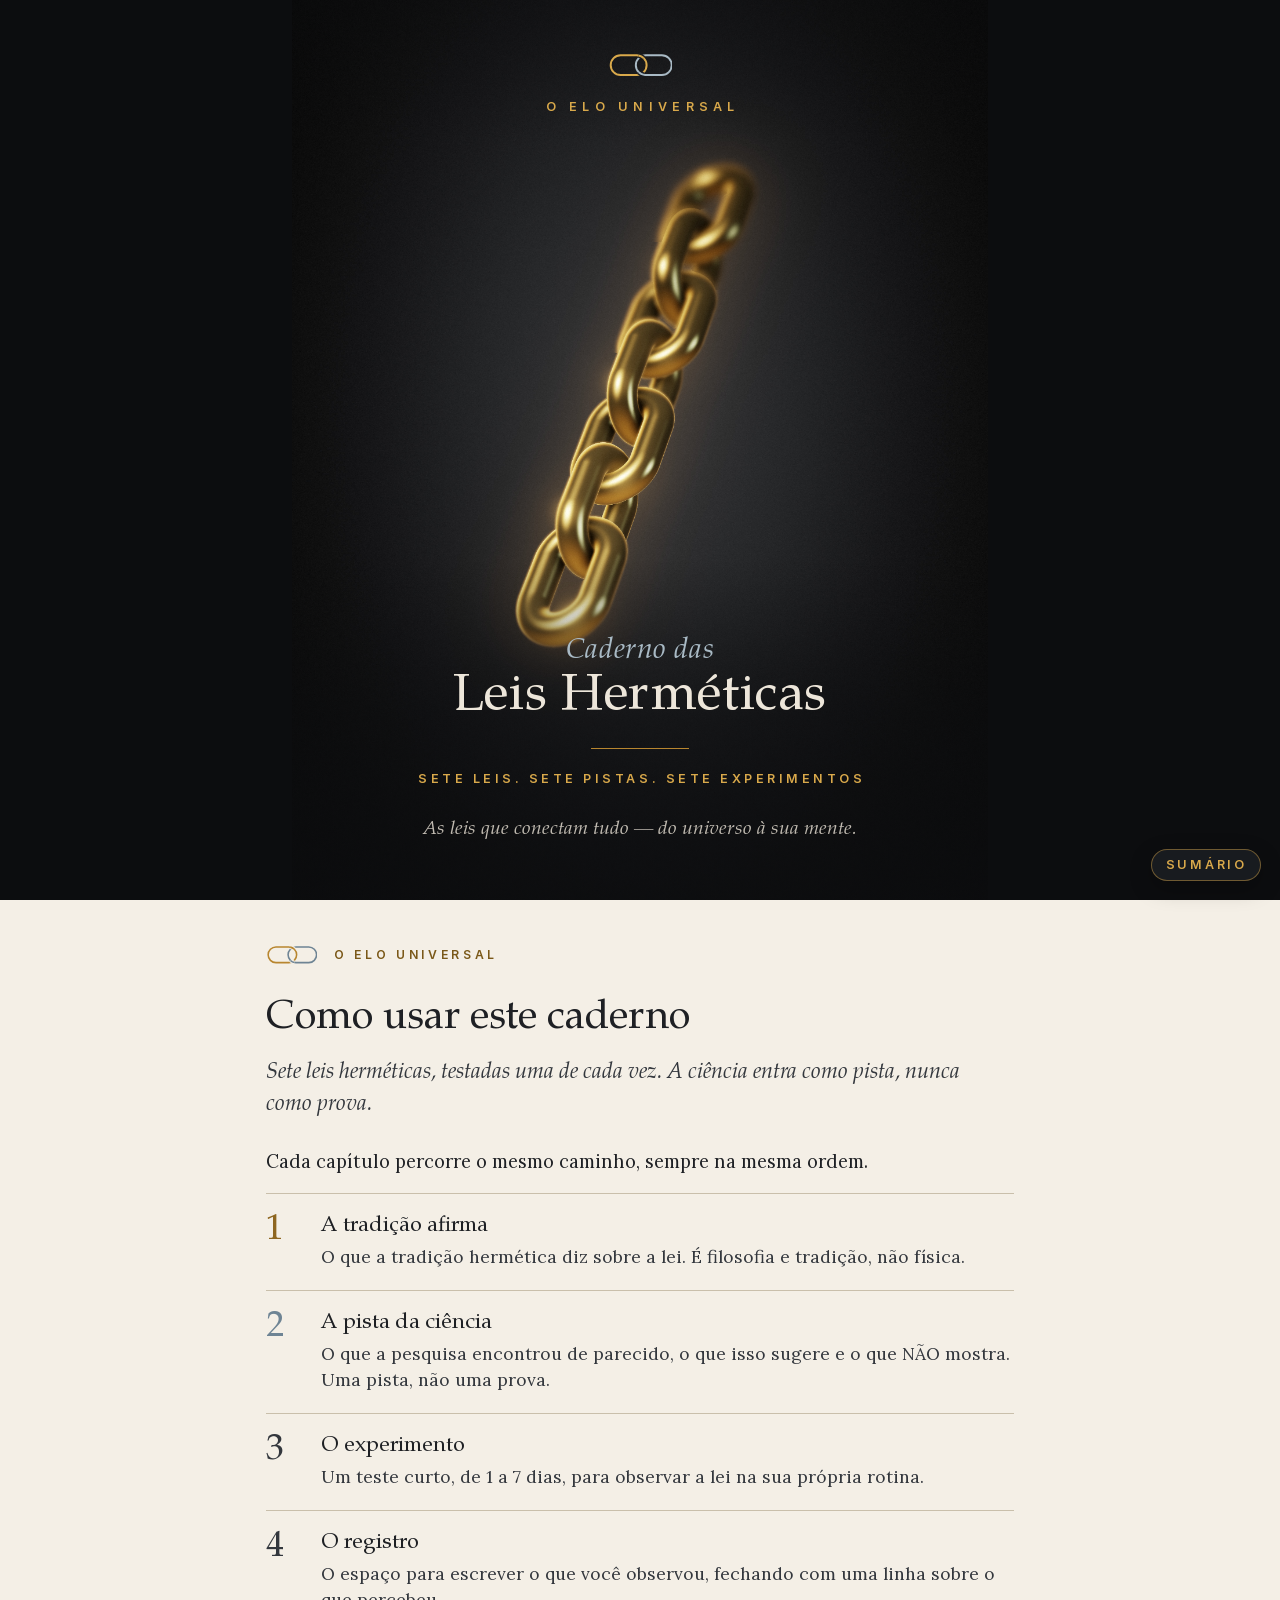
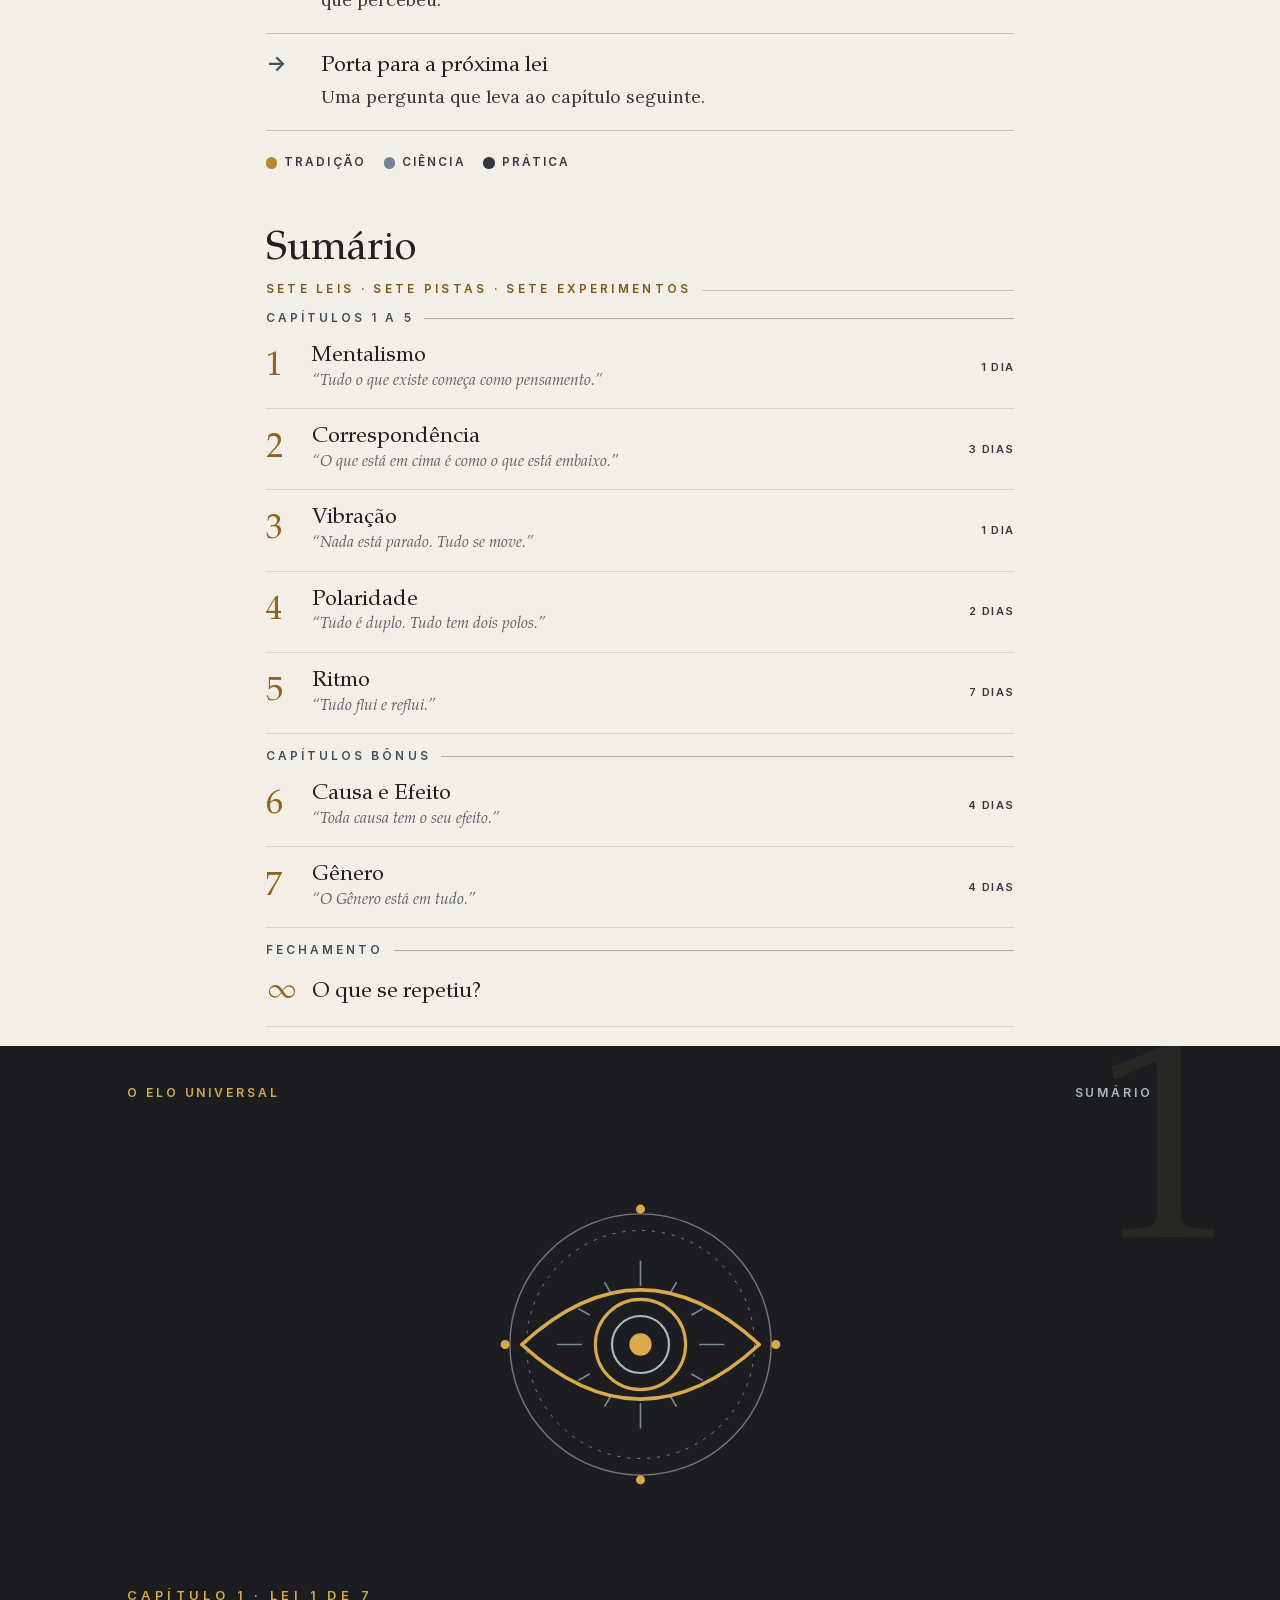
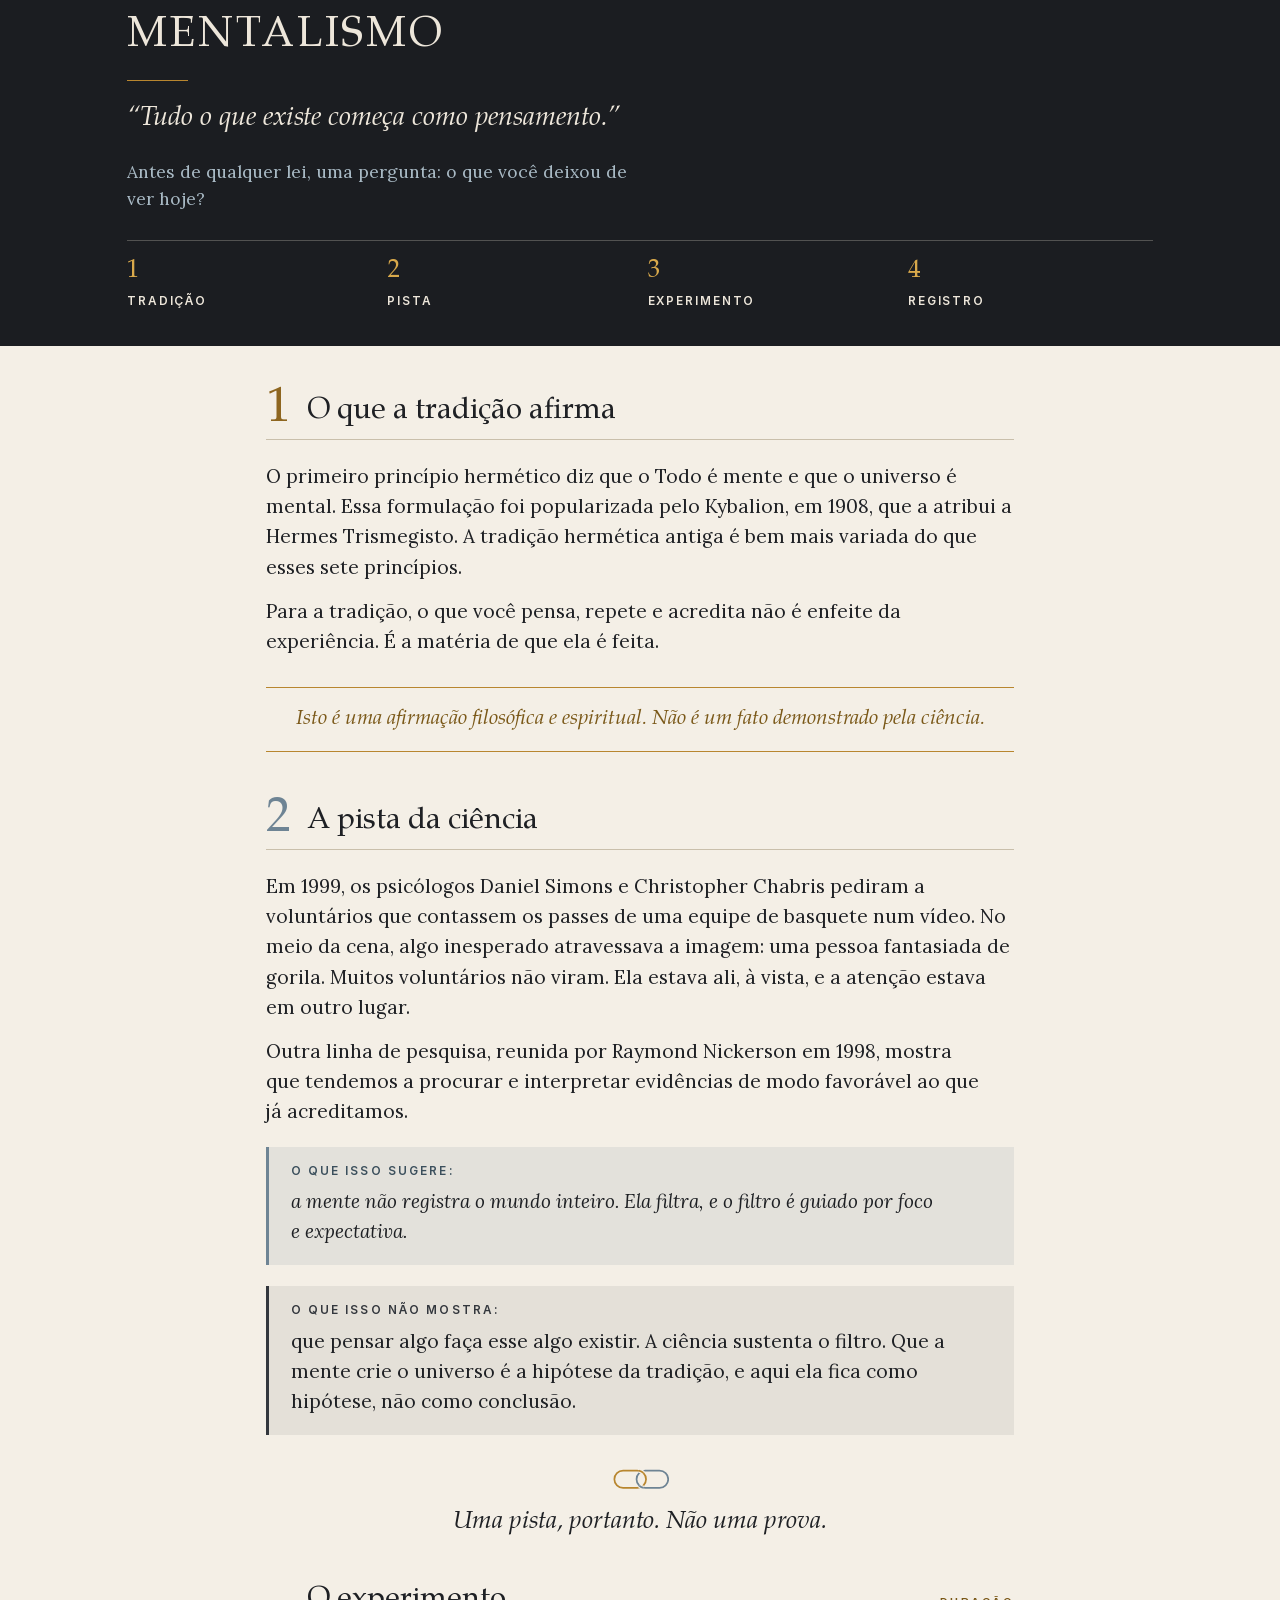
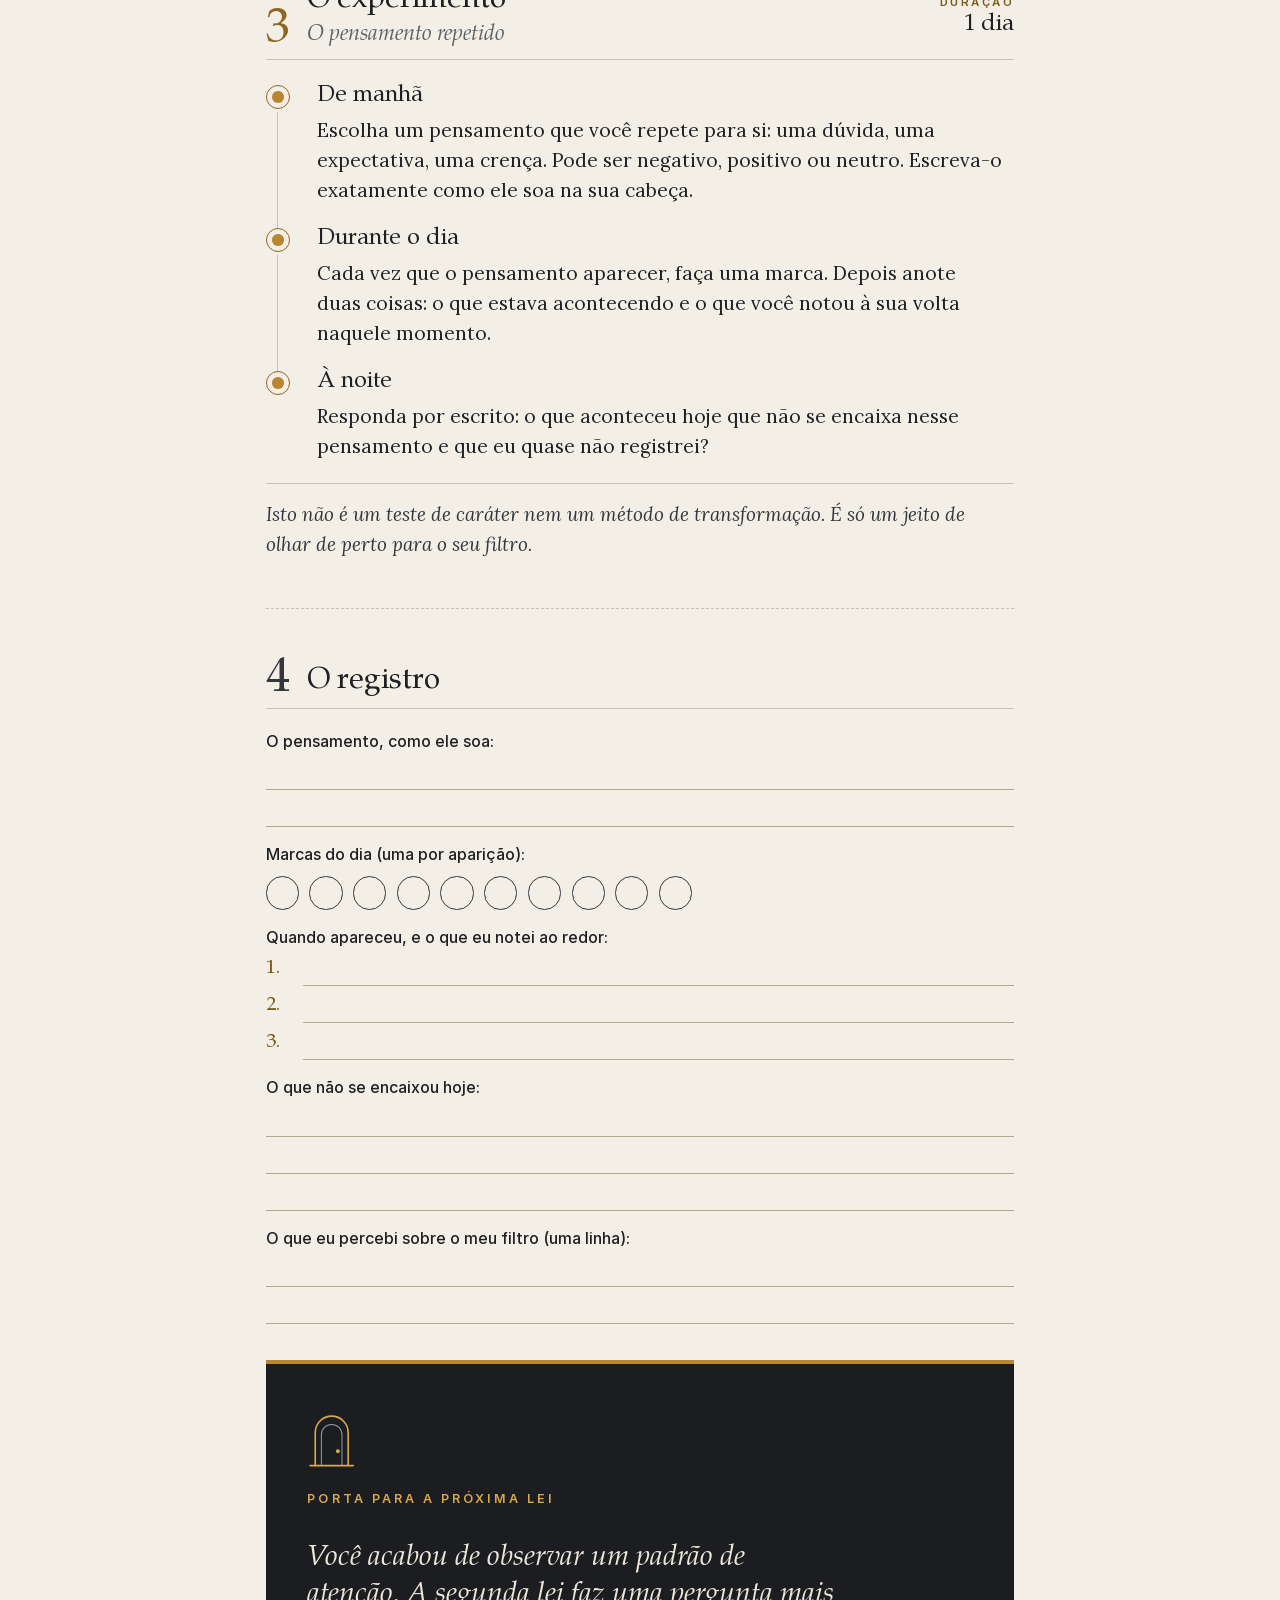
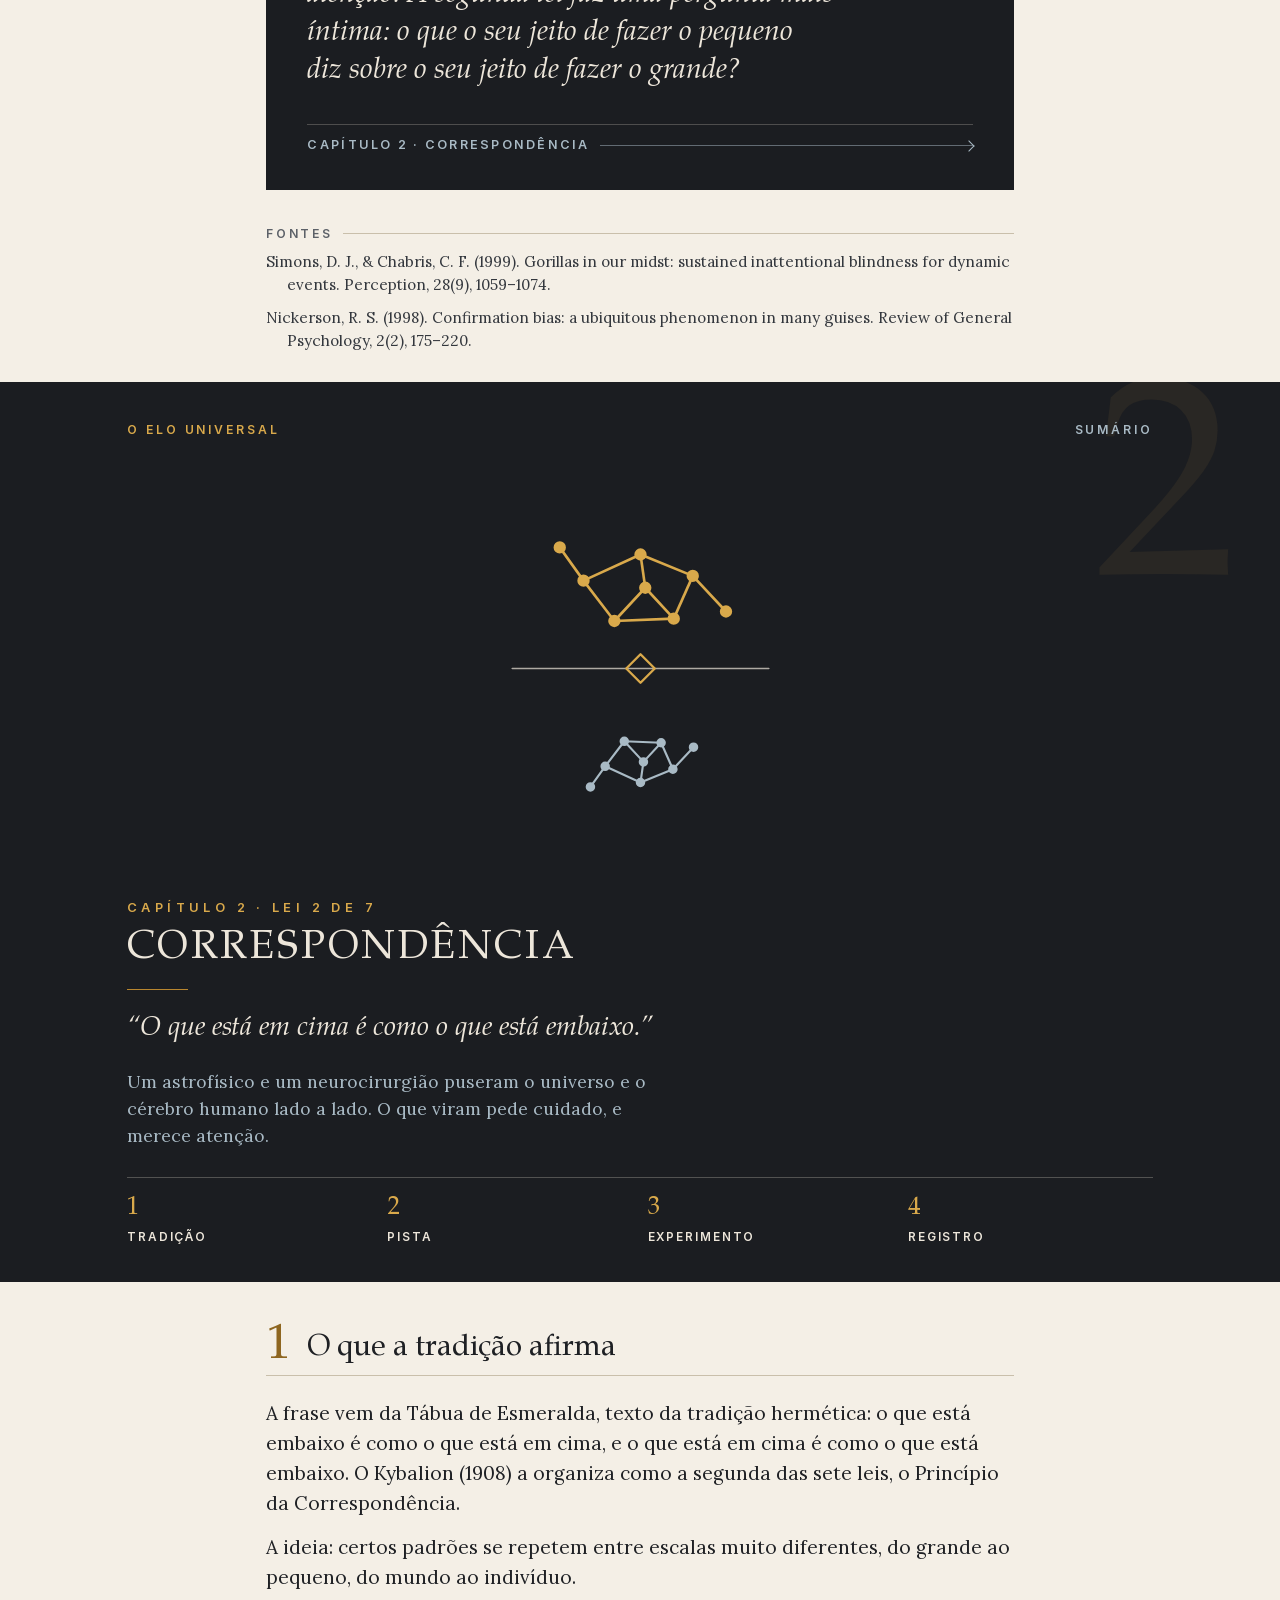
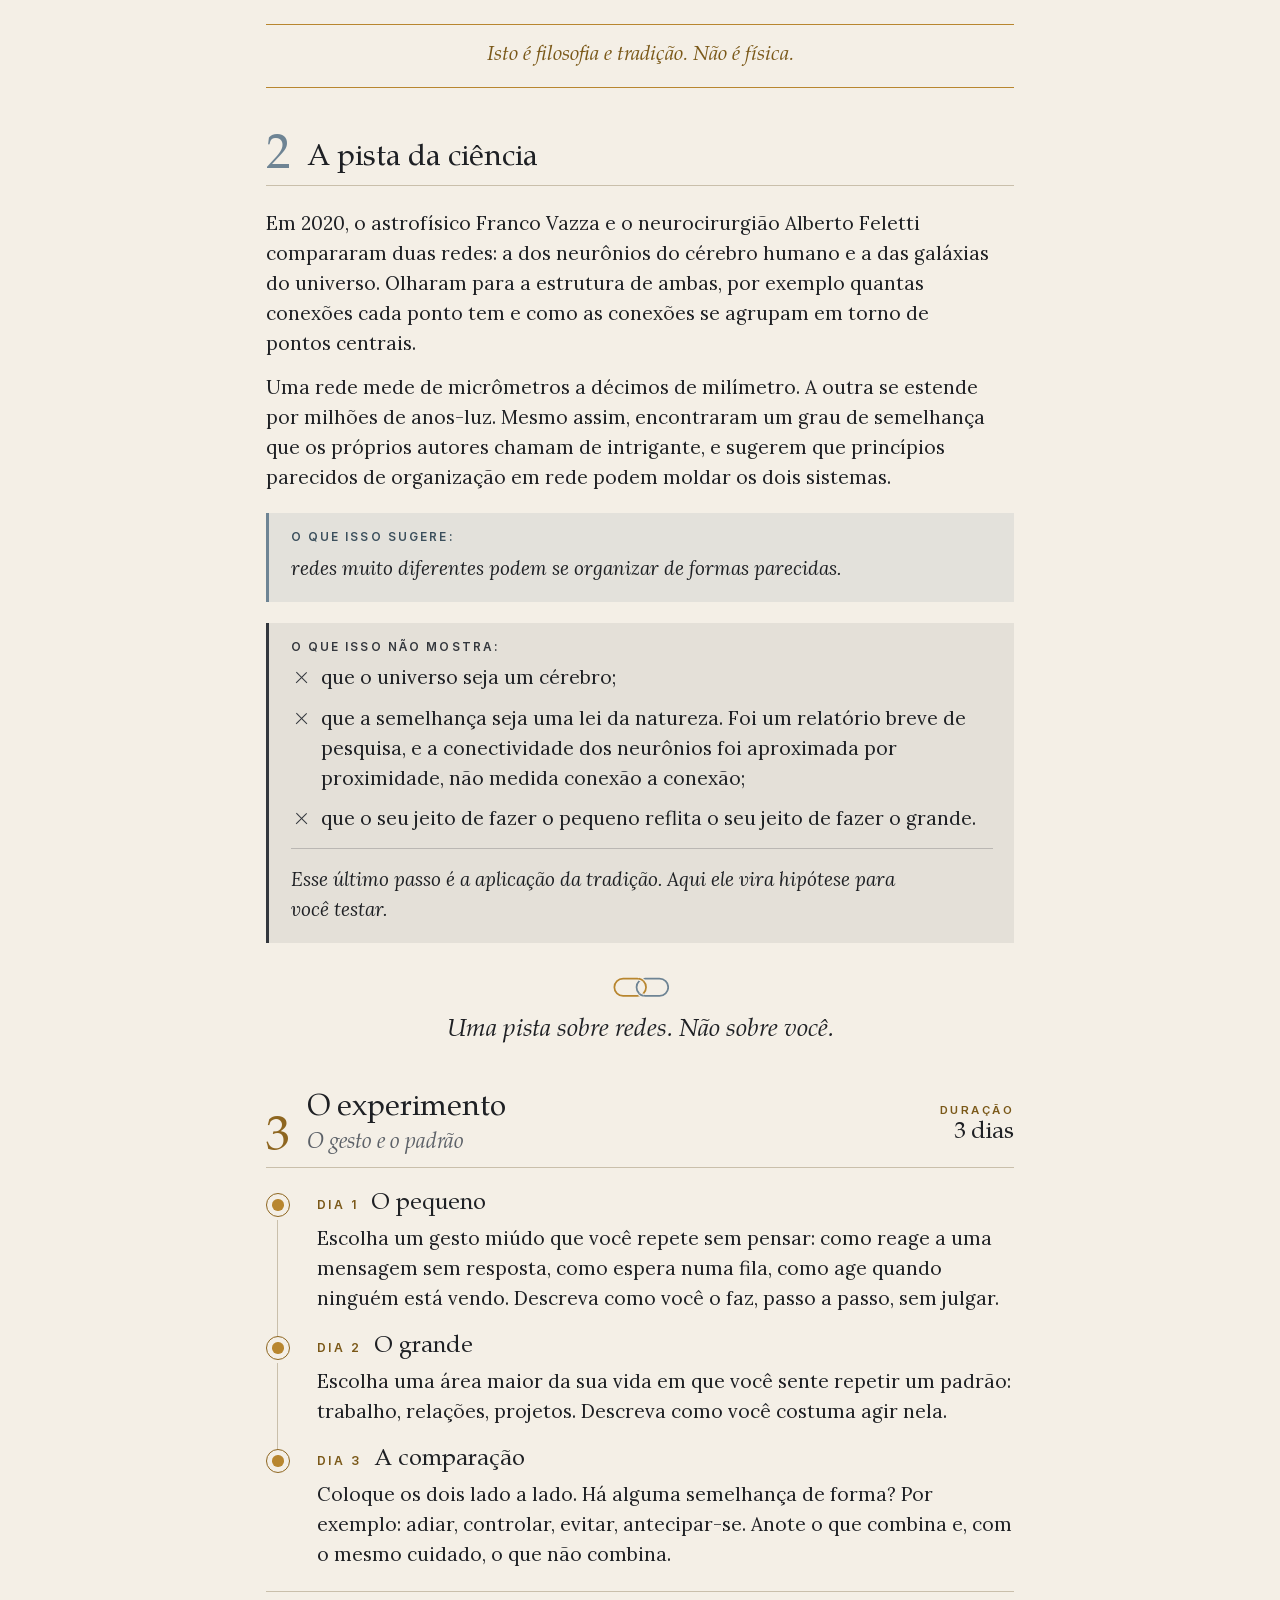
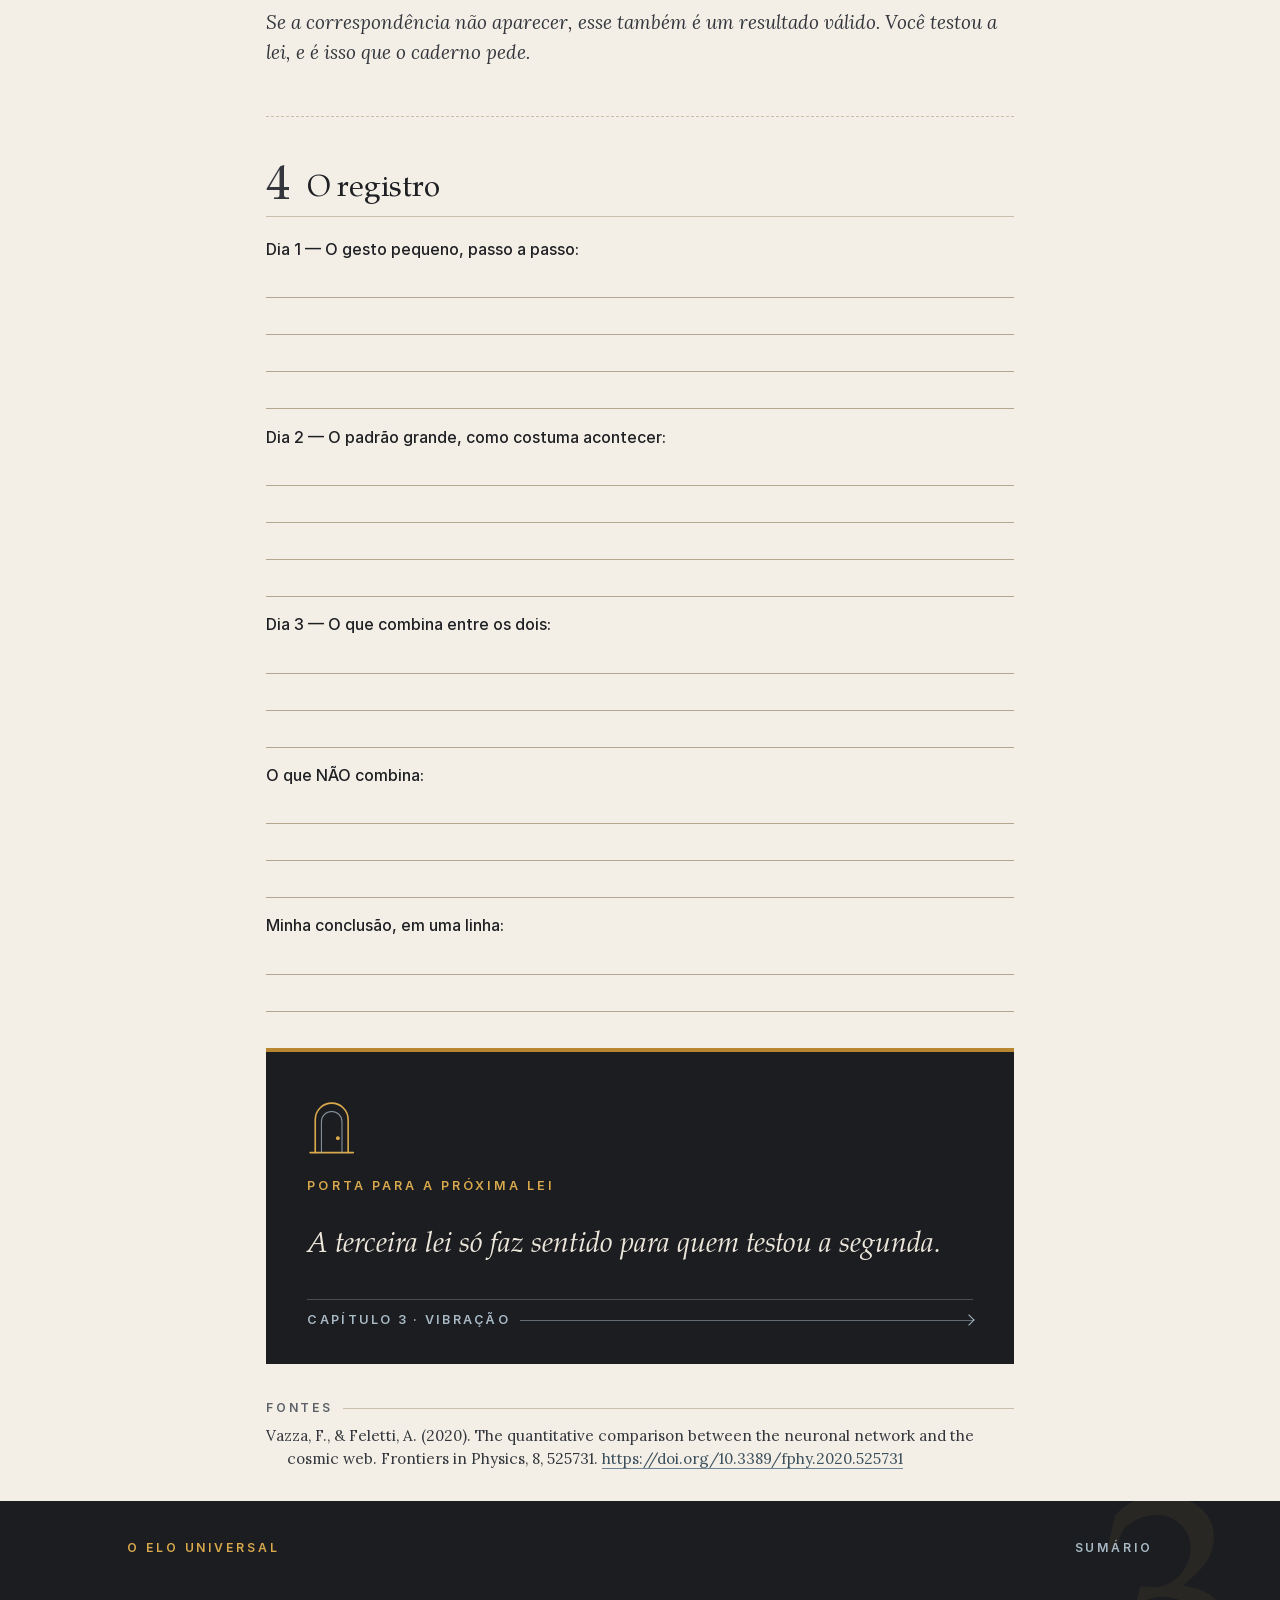
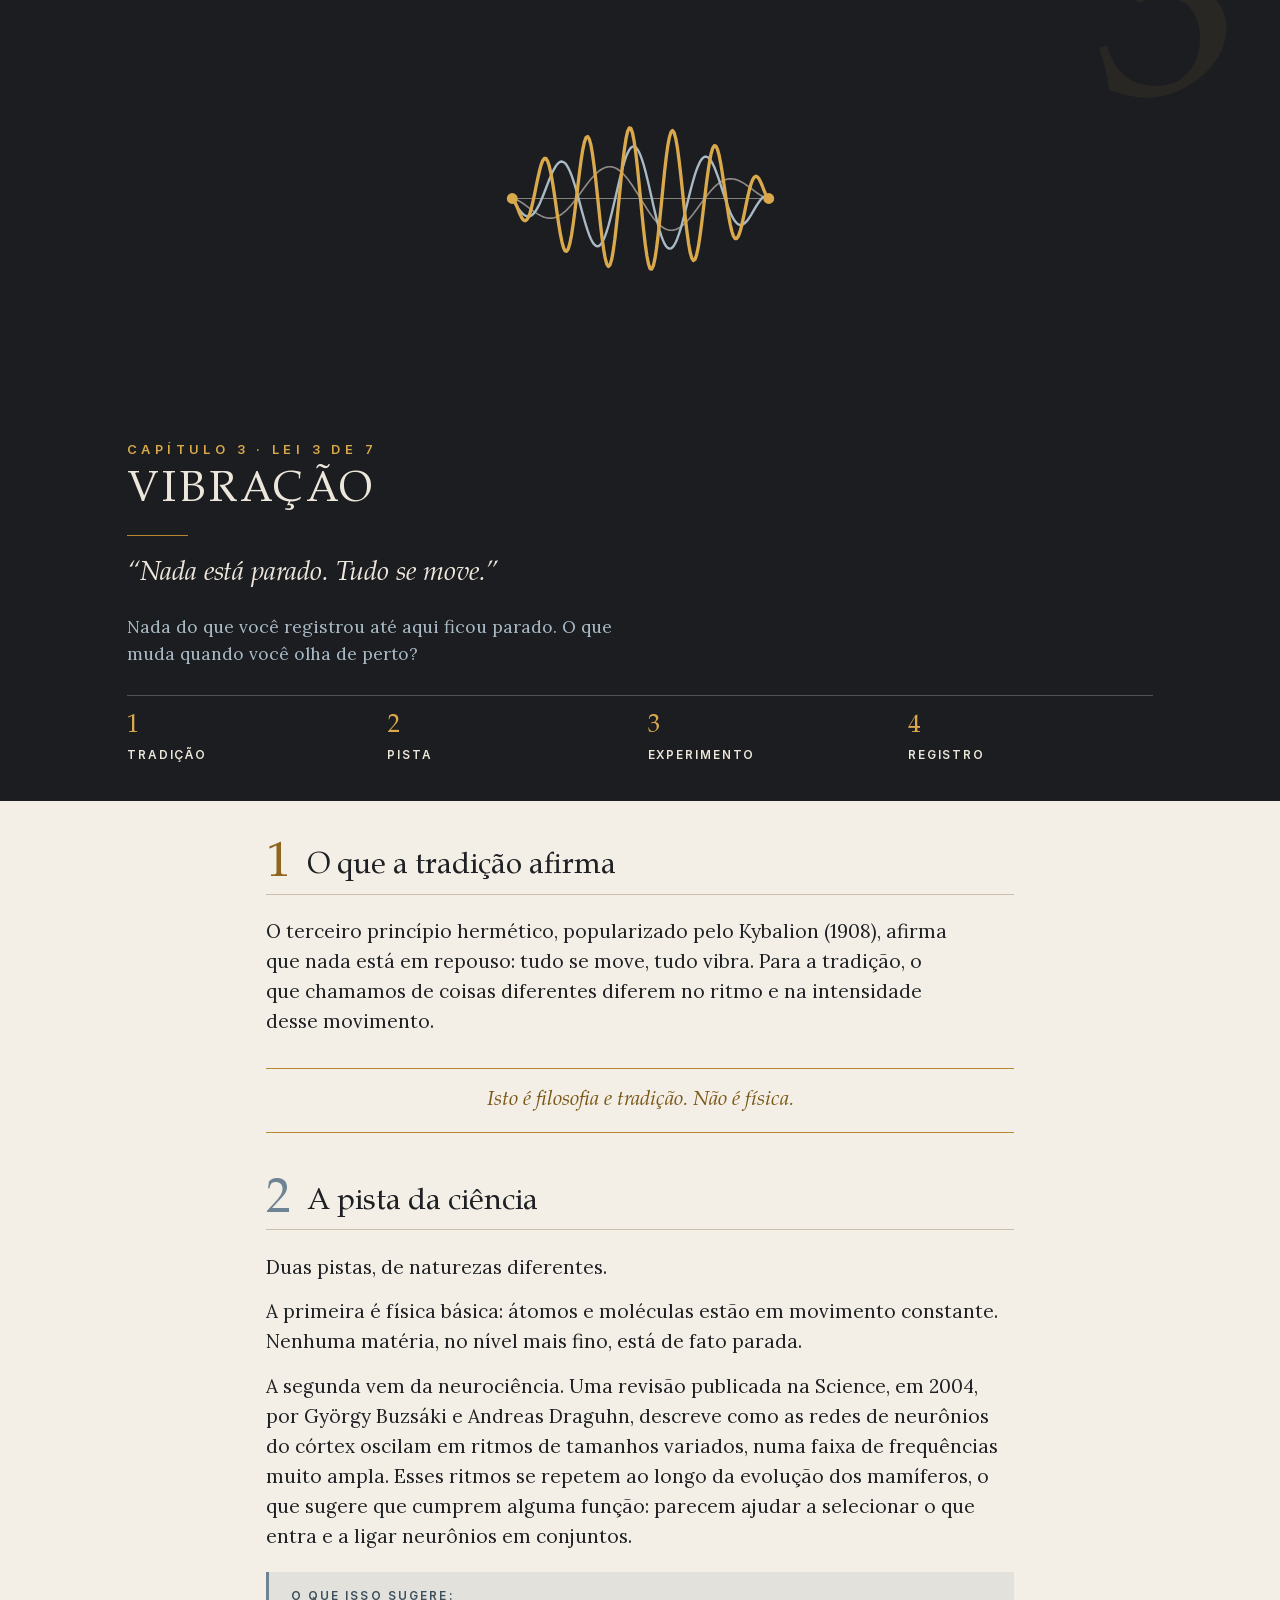
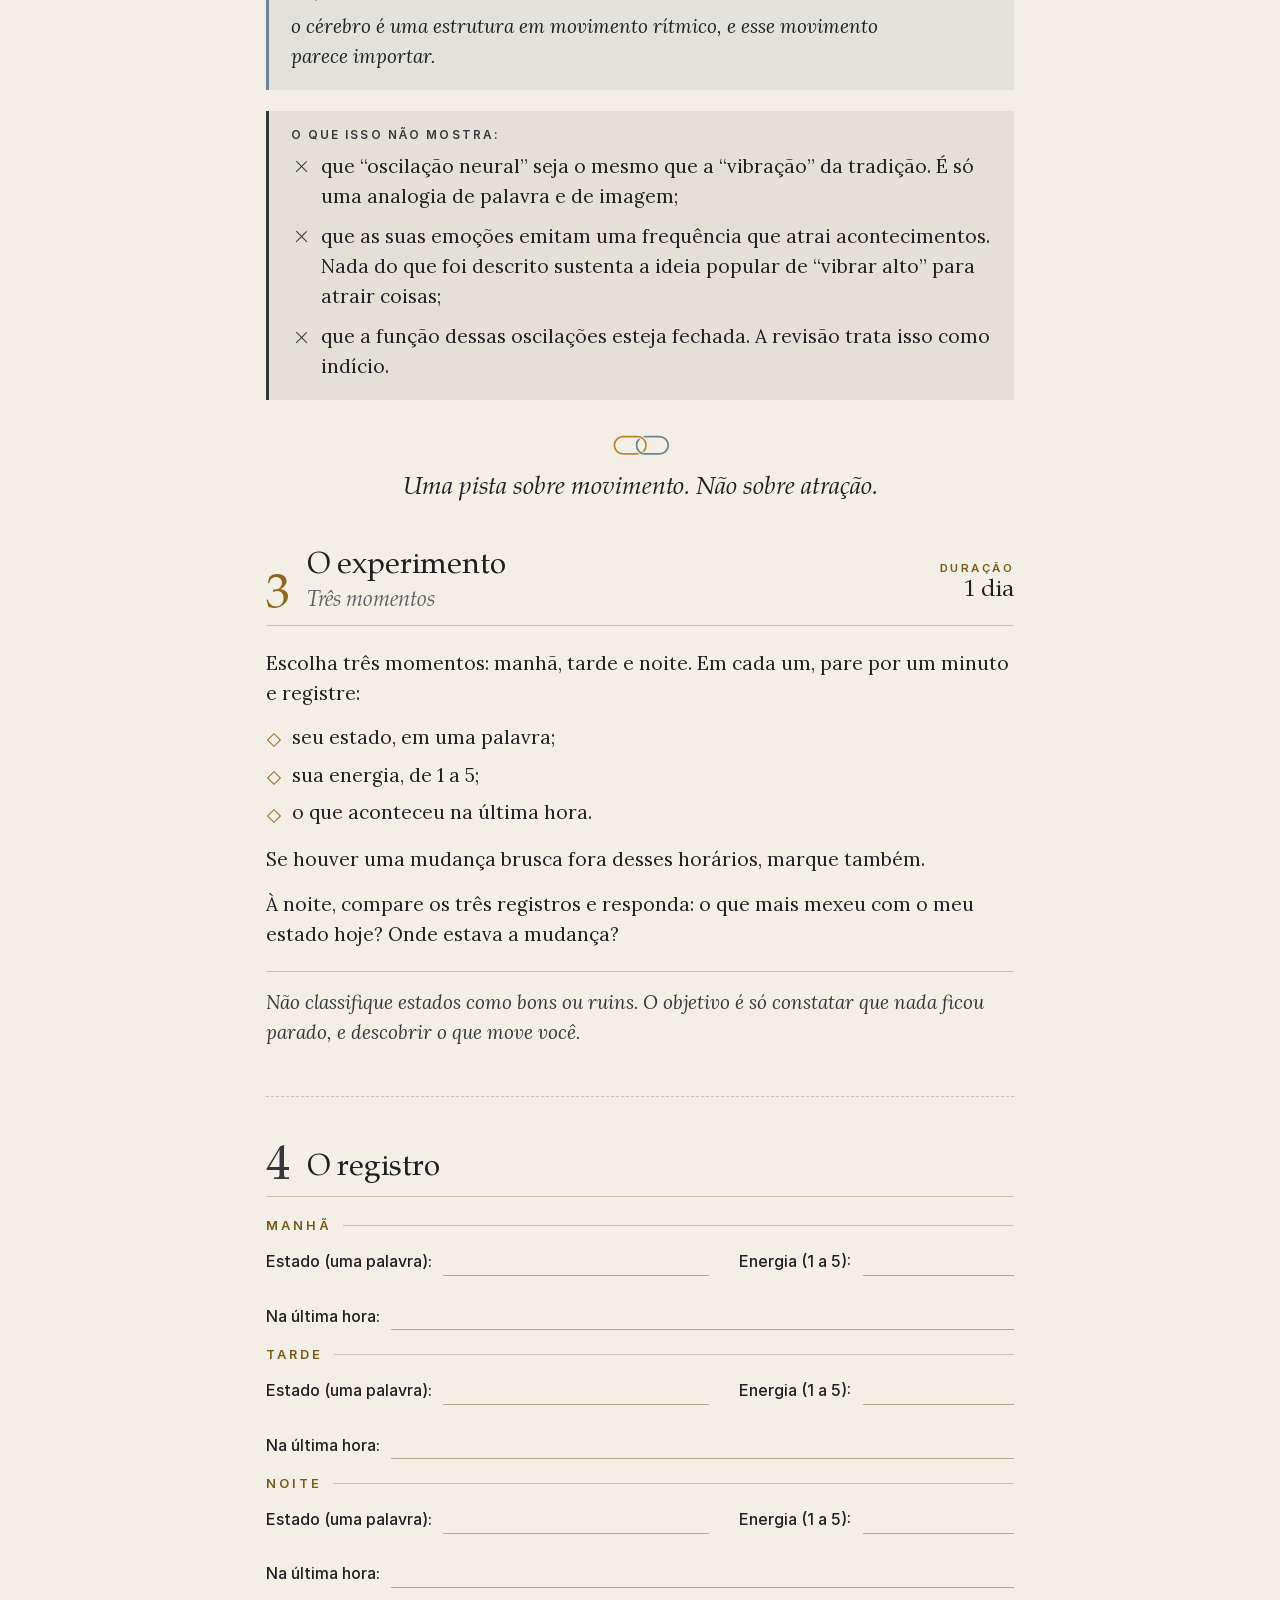
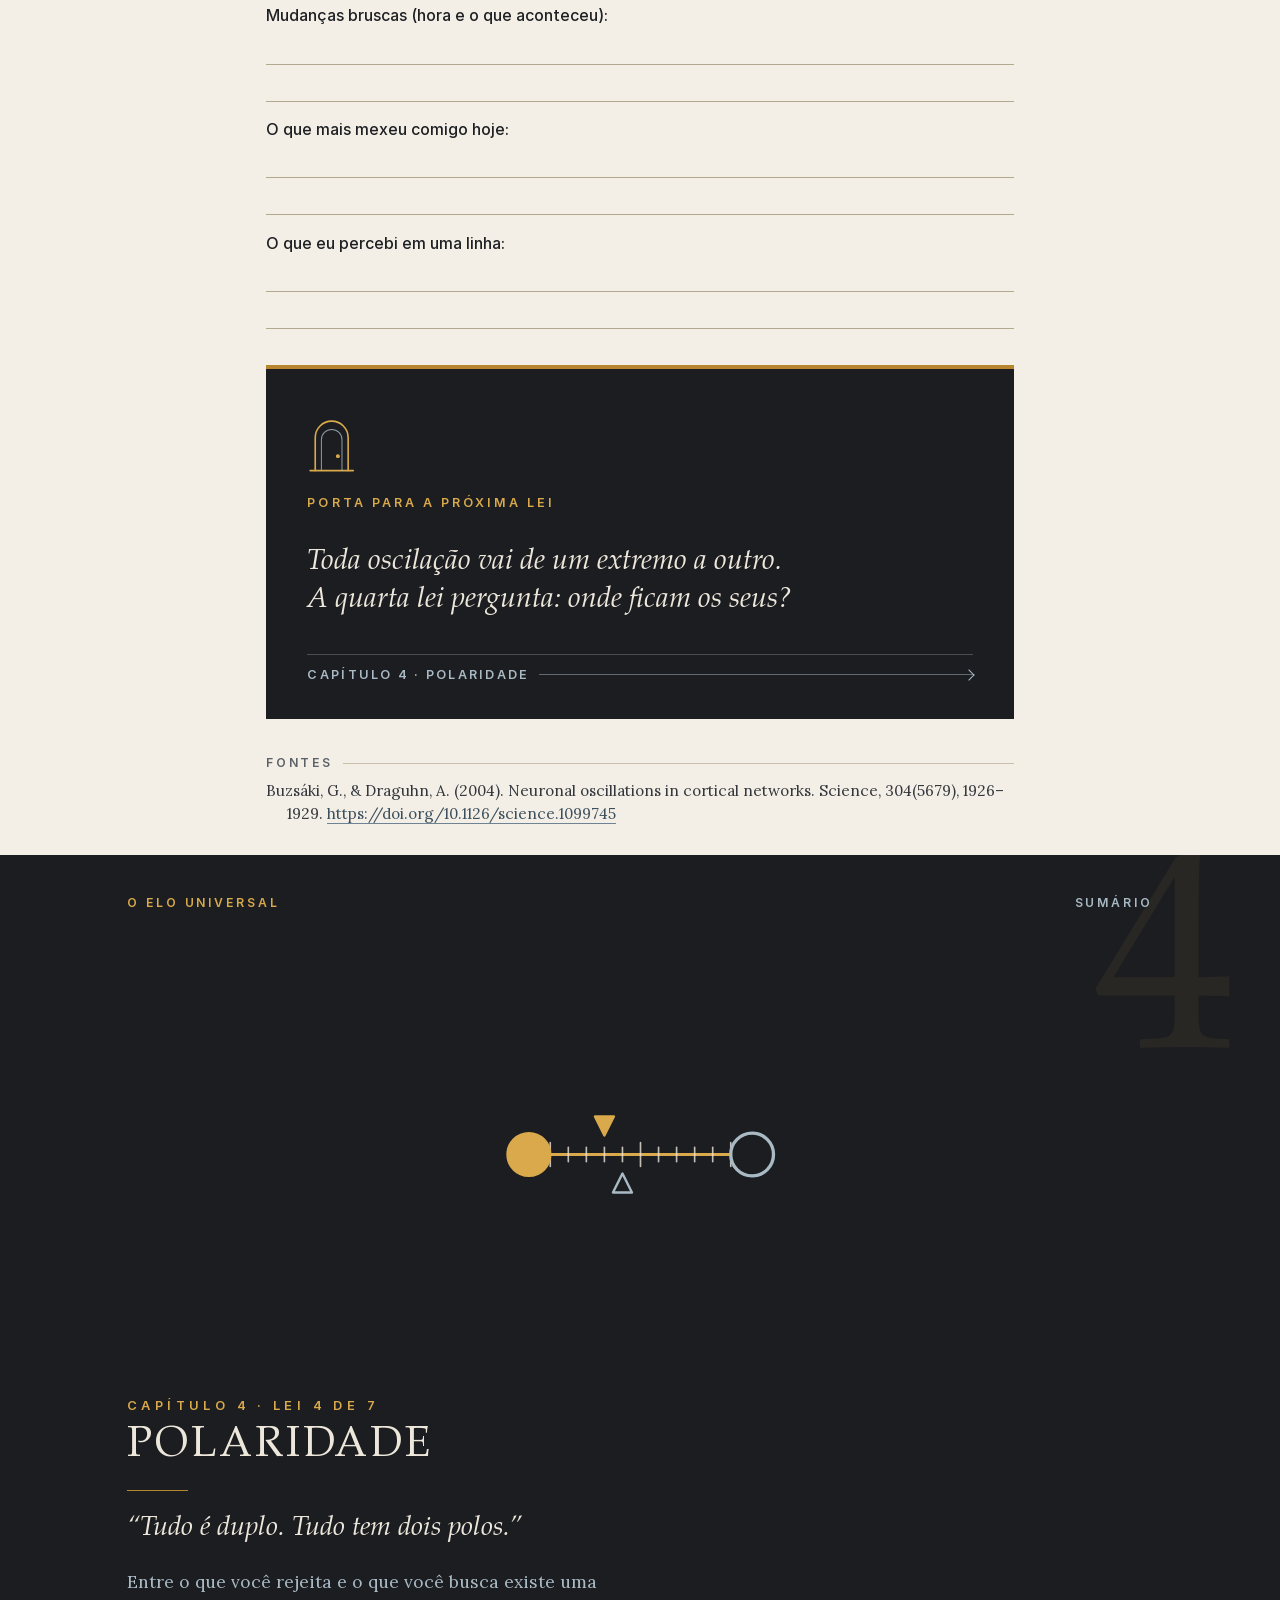
==== Produto/Caderno-das-Leis-Hermeticas.html @ 06791a6c "feat: lancamento inicial da landing page e materiais do projeto O Elo Universal" ====
<!doctype html>
<html lang="pt-BR" class="p-screen">
<head>
<meta charset="utf-8">
<meta name="viewport" content="width=device-width,initial-scale=1">
<meta name="author" content="O Elo Universal">
<meta name="description" content="As leis que conectam tudo — do universo à sua mente.">
<title>Caderno das Leis Herméticas — O Elo Universal</title>
<style>
@font-face{font-family:'Pagella';src:url([data-uri]) format('woff');font-weight:400;font-style:normal;font-display:block}
@font-face{font-family:'Pagella';src:url([data-uri]) format('woff');font-weight:400;font-style:italic;font-display:block}
@font-face{font-family:'Lora';src:url([data-uri]) format('woff');font-weight:400;font-style:normal;font-display:block}
@font-face{font-family:'Lora';src:url([data-uri]) format('woff');font-weight:600;font-style:normal;font-display:block}
@font-face{font-family:'Lora';src:url([data-uri]) format('woff');font-weight:400;font-style:italic;font-display:block}
@font-face{font-family:'Inter';src:url([data-uri]) format('woff');font-weight:500;font-style:normal;font-display:block}
@font-face{font-family:'Inter';src:url([data-uri]) format('woff');font-weight:600;font-style:normal;font-display:block}
/* ==========================================================================
   Caderno das Leis Herméticas — sistema de diagramação
   Unidade base: 1em = corpo do texto. Tudo em em, exceto margens de página.
   Perfis: letter (12,5pt) · mobile (11,5pt) · screen (responsivo)
   ========================================================================== */
:root{
  --graf-950:#14161A; --graf-900:#1B1D21; --graf-800:#25282D; --graf-700:#33373D; --graf-500:#5C6168;
  --papel:#F4EFE6; --papel-2:#ECE5D7; --rule:#C9BFAB; --rule-soft:#DDD4C3;
  --ink:#1E2024; --bone:#EDE6DA;
  --ambar-700:#7A5818; --ambar-600:#8E6620; --ambar-500:#B8862F; --ambar-300:#D9A94B;
  --azul-700:#3B4F5C; --azul-500:#6E8494; --azul-300:#A9BAC5;
  --f-display:'Pagella','Palatino Linotype',Palatino,'Book Antiqua',serif;
  --f-text:'Lora',Georgia,'Times New Roman',serif;
  --f-ui:'Inter',system-ui,-apple-system,'Segoe UI',sans-serif;
  --ln:1.95em;
  --orn-bg:#F4EFE6;
}
*{box-sizing:border-box}
html{font-size:11.5pt;-webkit-text-size-adjust:100%}
body{margin:0;background:var(--papel);color:var(--ink);font-family:var(--f-text);font-size:1rem;line-height:1.58;
  font-kerning:normal;font-variant-ligatures:common-ligatures;text-rendering:optimizeLegibility;orphans:3;widows:3;
  -webkit-print-color-adjust:exact;print-color-adjust:exact}
h1,h2,h3,h4,p,ul,ol,figure,blockquote{margin:0;padding:0;font-weight:400;font-size:1em}
a{color:inherit;text-decoration:none}
strong{font-weight:600}
svg{display:block}
.orn .oa,.linkmark .oa,.doorglyph .oa{stroke:var(--ambar-500);color:var(--ambar-500)}
.orn .ob,.linkmark .ob,.doorglyph .ob{stroke:var(--azul-500);color:var(--azul-500)}
.orn .op{stroke:var(--graf-500);color:var(--graf-500)}
.dark,.cover{--orn-bg:#1B1D21}
.dark .orn .oa,.dark .linkmark .oa,.dark .doorglyph .oa,.cover .linkmark .oa,.porta .doorglyph .oa{stroke:var(--ambar-300);color:var(--ambar-300)}
.dark .orn .ob,.dark .linkmark .ob,.dark .doorglyph .ob,.cover .linkmark .ob,.porta .doorglyph .ob{stroke:var(--azul-300);color:var(--azul-300)}
.dark .orn .op{stroke:var(--bone);color:var(--bone)}

/* ---------- páginas (PDF) ---------- */
@page{size:8.5in 11in;margin:0;background:#F4EFE6}
@page cover{margin:0;background:#101215}
@page dark{margin:0;background:#1B1D21}
@page front{margin:.98in 1.25in 1.02in;background:#F4EFE6;
  @bottom-center{content:counter(page);font:italic 9.5pt/1 'Pagella',serif;color:#5C6168;vertical-align:top;padding-top:.42in}}
@page ch1{margin:.98in 1.25in 1.02in;background:#F4EFE6;
 @top-left{content:"O ELO UNIVERSAL";font:600 6.9pt/1 'Inter',sans-serif;letter-spacing:.22em;color:#7A5818;vertical-align:bottom;padding-bottom:.42in}
 @top-right{content:"1 · MENTALISMO";font:600 6.9pt/1 'Inter',sans-serif;letter-spacing:.22em;color:#5C6168;vertical-align:bottom;padding-bottom:.42in}
 @bottom-center{content:counter(page);font:italic 9.5pt/1 'Pagella',serif;color:#5C6168;vertical-align:top;padding-top:.42in}}
.ch-1{page:ch1}
@page ch2{margin:.98in 1.25in 1.02in;background:#F4EFE6;
 @top-left{content:"O ELO UNIVERSAL";font:600 6.9pt/1 'Inter',sans-serif;letter-spacing:.22em;color:#7A5818;vertical-align:bottom;padding-bottom:.42in}
 @top-right{content:"2 · CORRESPONDÊNCIA";font:600 6.9pt/1 'Inter',sans-serif;letter-spacing:.22em;color:#5C6168;vertical-align:bottom;padding-bottom:.42in}
 @bottom-center{content:counter(page);font:italic 9.5pt/1 'Pagella',serif;color:#5C6168;vertical-align:top;padding-top:.42in}}
.ch-2{page:ch2}
@page ch3{margin:.98in 1.25in 1.02in;background:#F4EFE6;
 @top-left{content:"O ELO UNIVERSAL";font:600 6.9pt/1 'Inter',sans-serif;letter-spacing:.22em;color:#7A5818;vertical-align:bottom;padding-bottom:.42in}
 @top-right{content:"3 · VIBRAÇÃO";font:600 6.9pt/1 'Inter',sans-serif;letter-spacing:.22em;color:#5C6168;vertical-align:bottom;padding-bottom:.42in}
 @bottom-center{content:counter(page);font:italic 9.5pt/1 'Pagella',serif;color:#5C6168;vertical-align:top;padding-top:.42in}}
.ch-3{page:ch3}
@page ch4{margin:.98in 1.25in 1.02in;background:#F4EFE6;
 @top-left{content:"O ELO UNIVERSAL";font:600 6.9pt/1 'Inter',sans-serif;letter-spacing:.22em;color:#7A5818;vertical-align:bottom;padding-bottom:.42in}
 @top-right{content:"4 · POLARIDADE";font:600 6.9pt/1 'Inter',sans-serif;letter-spacing:.22em;color:#5C6168;vertical-align:bottom;padding-bottom:.42in}
 @bottom-center{content:counter(page);font:italic 9.5pt/1 'Pagella',serif;color:#5C6168;vertical-align:top;padding-top:.42in}}
.ch-4{page:ch4}
@page ch5{margin:.98in 1.25in 1.02in;background:#F4EFE6;
 @top-left{content:"O ELO UNIVERSAL";font:600 6.9pt/1 'Inter',sans-serif;letter-spacing:.22em;color:#7A5818;vertical-align:bottom;padding-bottom:.42in}
 @top-right{content:"5 · RITMO";font:600 6.9pt/1 'Inter',sans-serif;letter-spacing:.22em;color:#5C6168;vertical-align:bottom;padding-bottom:.42in}
 @bottom-center{content:counter(page);font:italic 9.5pt/1 'Pagella',serif;color:#5C6168;vertical-align:top;padding-top:.42in}}
.ch-5{page:ch5}
@page ch6{margin:.98in 1.25in 1.02in;background:#F4EFE6;
 @top-left{content:"O ELO UNIVERSAL";font:600 6.9pt/1 'Inter',sans-serif;letter-spacing:.22em;color:#7A5818;vertical-align:bottom;padding-bottom:.42in}
 @top-right{content:"6 · CAUSA E EFEITO";font:600 6.9pt/1 'Inter',sans-serif;letter-spacing:.22em;color:#5C6168;vertical-align:bottom;padding-bottom:.42in}
 @bottom-center{content:counter(page);font:italic 9.5pt/1 'Pagella',serif;color:#5C6168;vertical-align:top;padding-top:.42in}}
.ch-6{page:ch6}
@page ch7{margin:.98in 1.25in 1.02in;background:#F4EFE6;
 @top-left{content:"O ELO UNIVERSAL";font:600 6.9pt/1 'Inter',sans-serif;letter-spacing:.22em;color:#7A5818;vertical-align:bottom;padding-bottom:.42in}
 @top-right{content:"7 · GÊNERO";font:600 6.9pt/1 'Inter',sans-serif;letter-spacing:.22em;color:#5C6168;vertical-align:bottom;padding-bottom:.42in}
 @bottom-center{content:counter(page);font:italic 9.5pt/1 'Pagella',serif;color:#5C6168;vertical-align:top;padding-top:.42in}}
.ch-7{page:ch7}
@page fim{margin:.98in 1.25in 1.02in;background:#F4EFE6;
 @bottom-center{content:counter(page);font:italic 9.5pt/1 'Pagella',serif;color:#5C6168;vertical-align:top;padding-top:.42in}}

.sheet{position:relative;width:8.5in;height:11in;margin-bottom:-.03in;overflow:hidden;break-after:page;break-inside:avoid-page}
.dark{background:var(--graf-900);color:var(--bone)}
.page-front{page:front;break-after:page}
.page-fim{page:fim}
.cbody{padding:0}

/* ---------- capa ---------- */
.cover{page:cover;background:#101215 url([data-uri]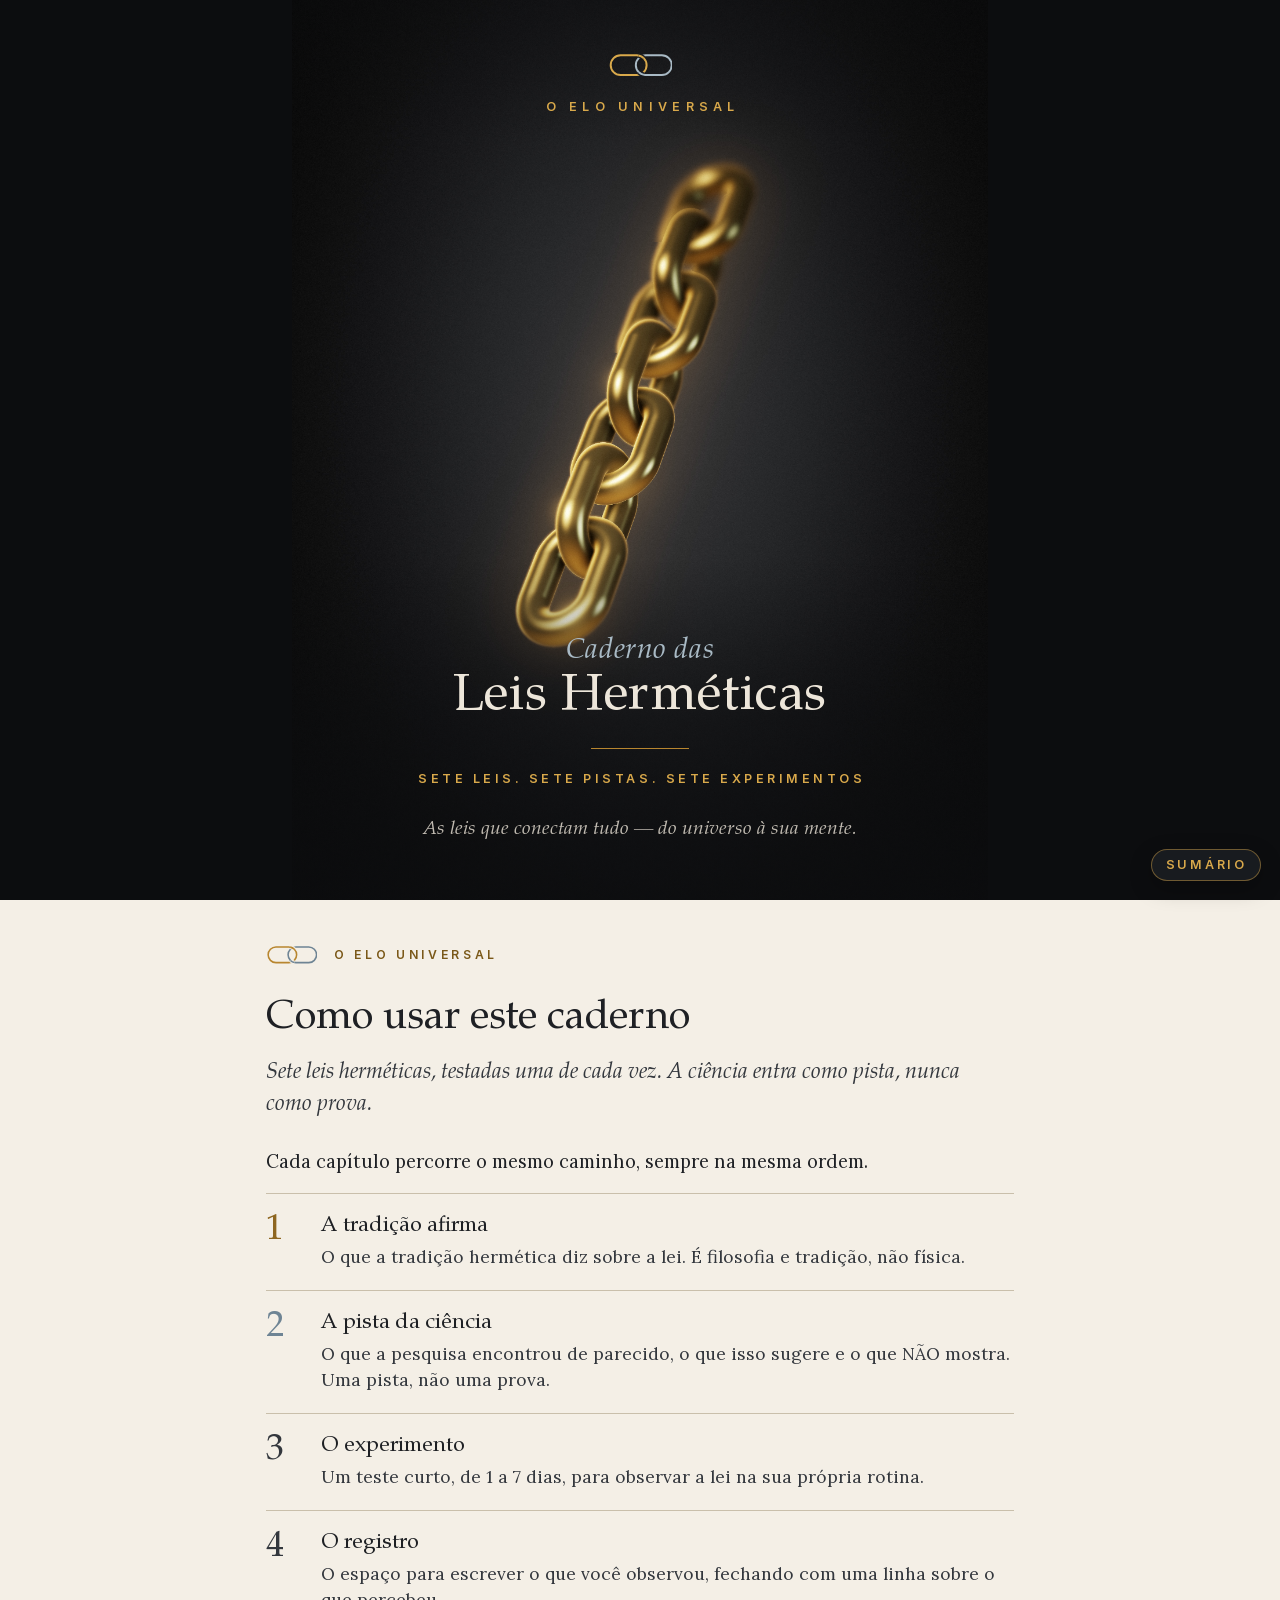
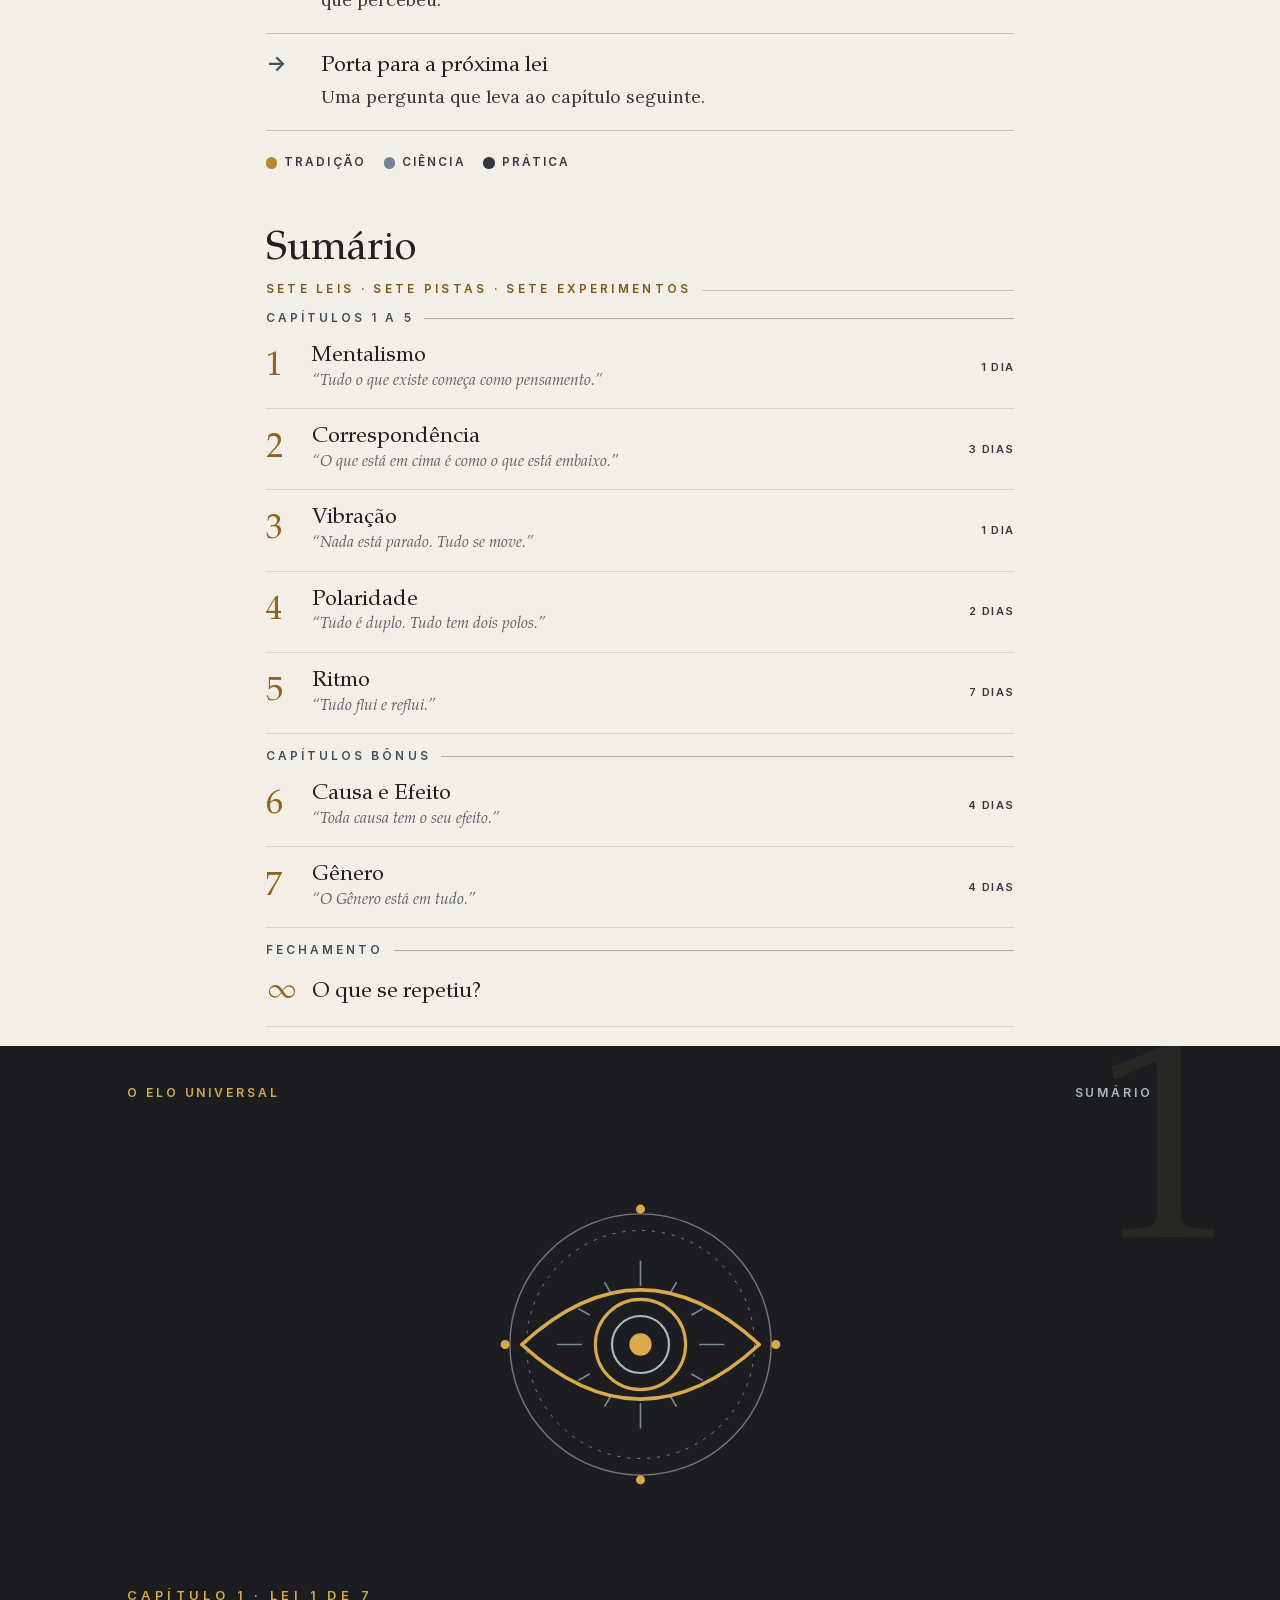
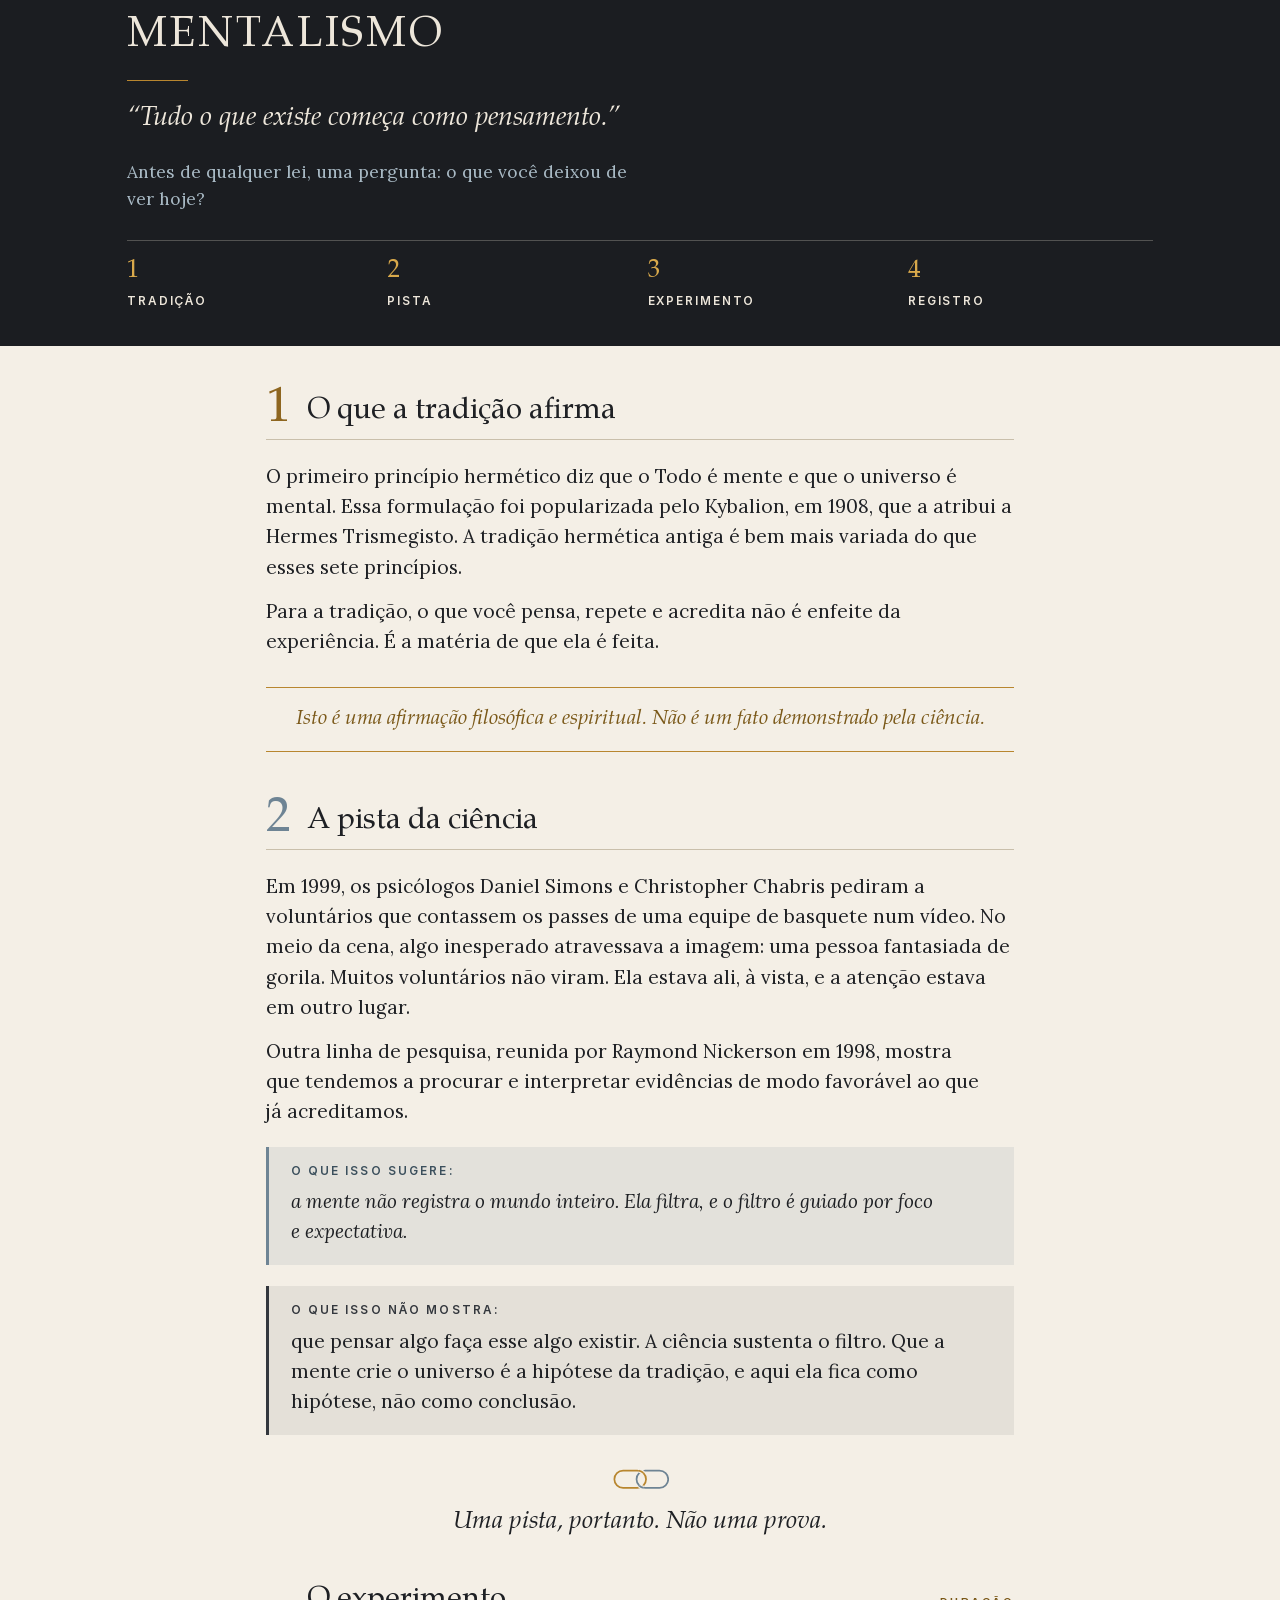
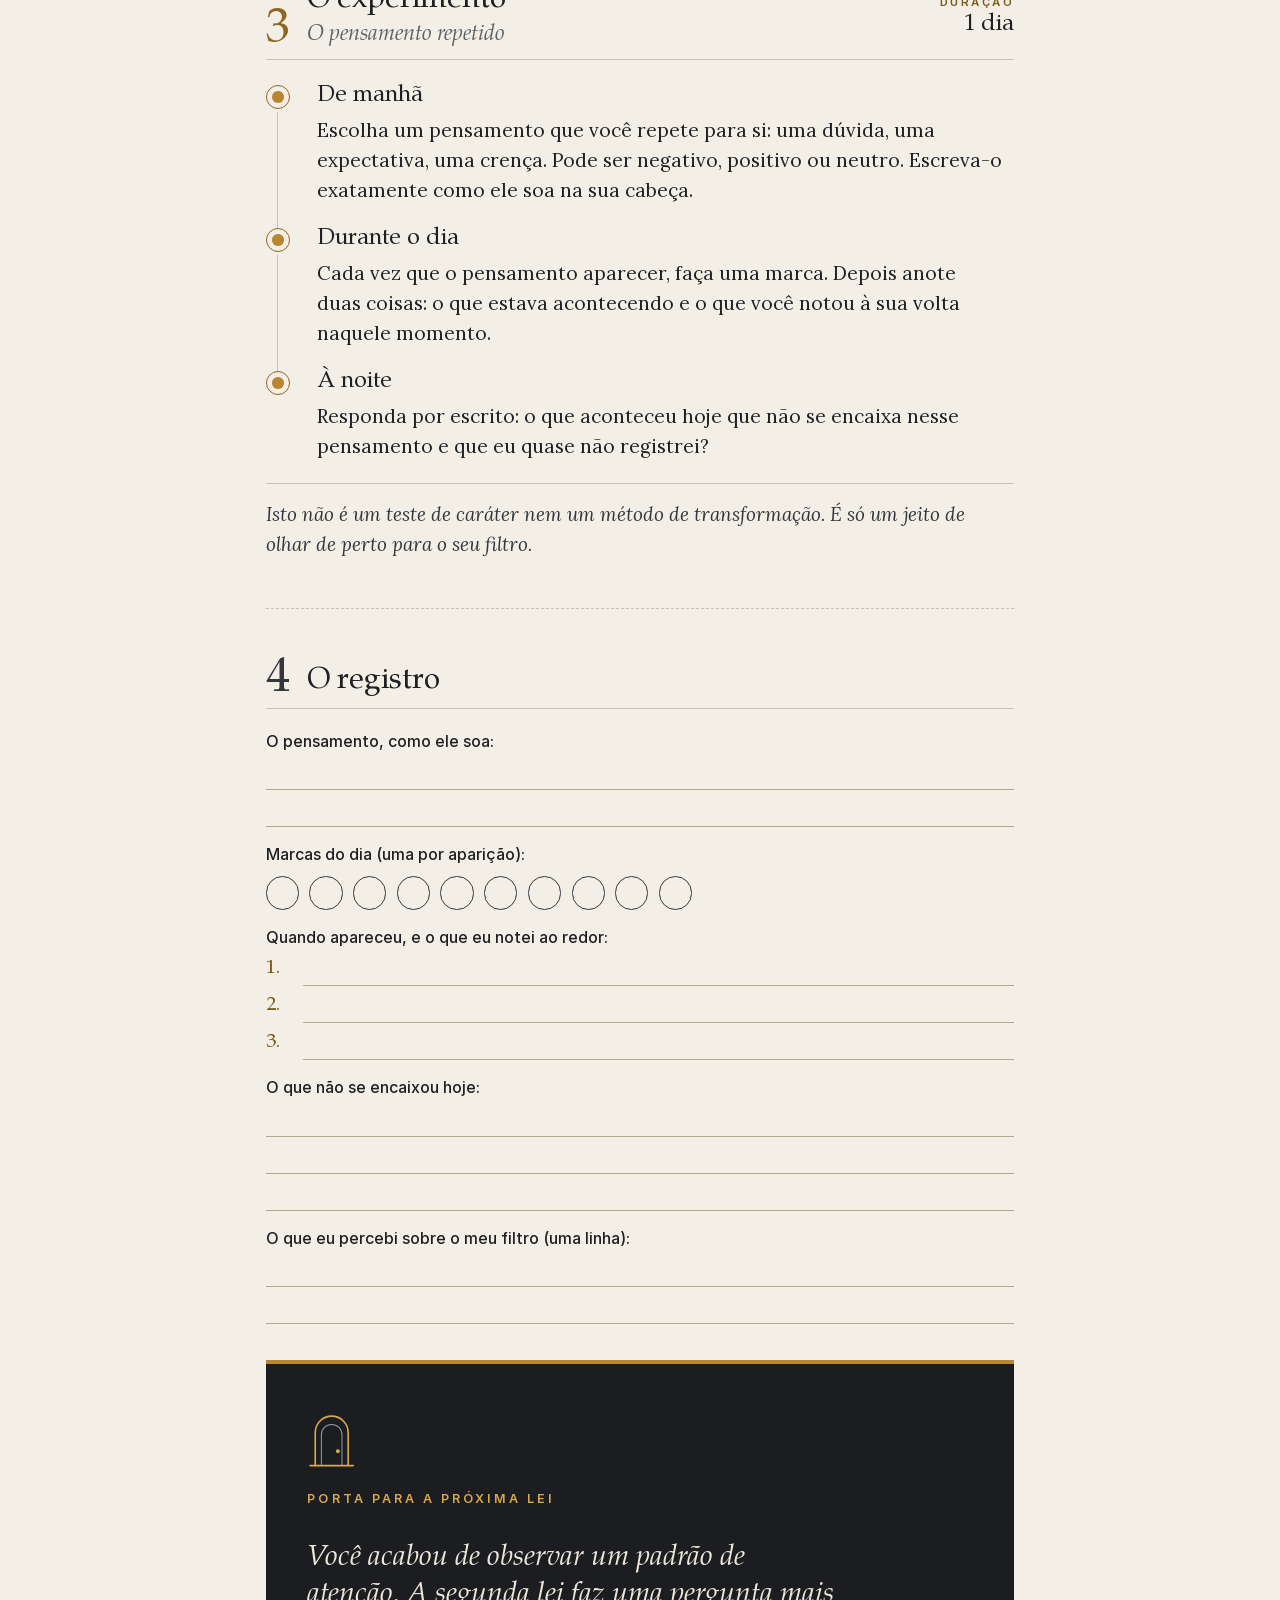
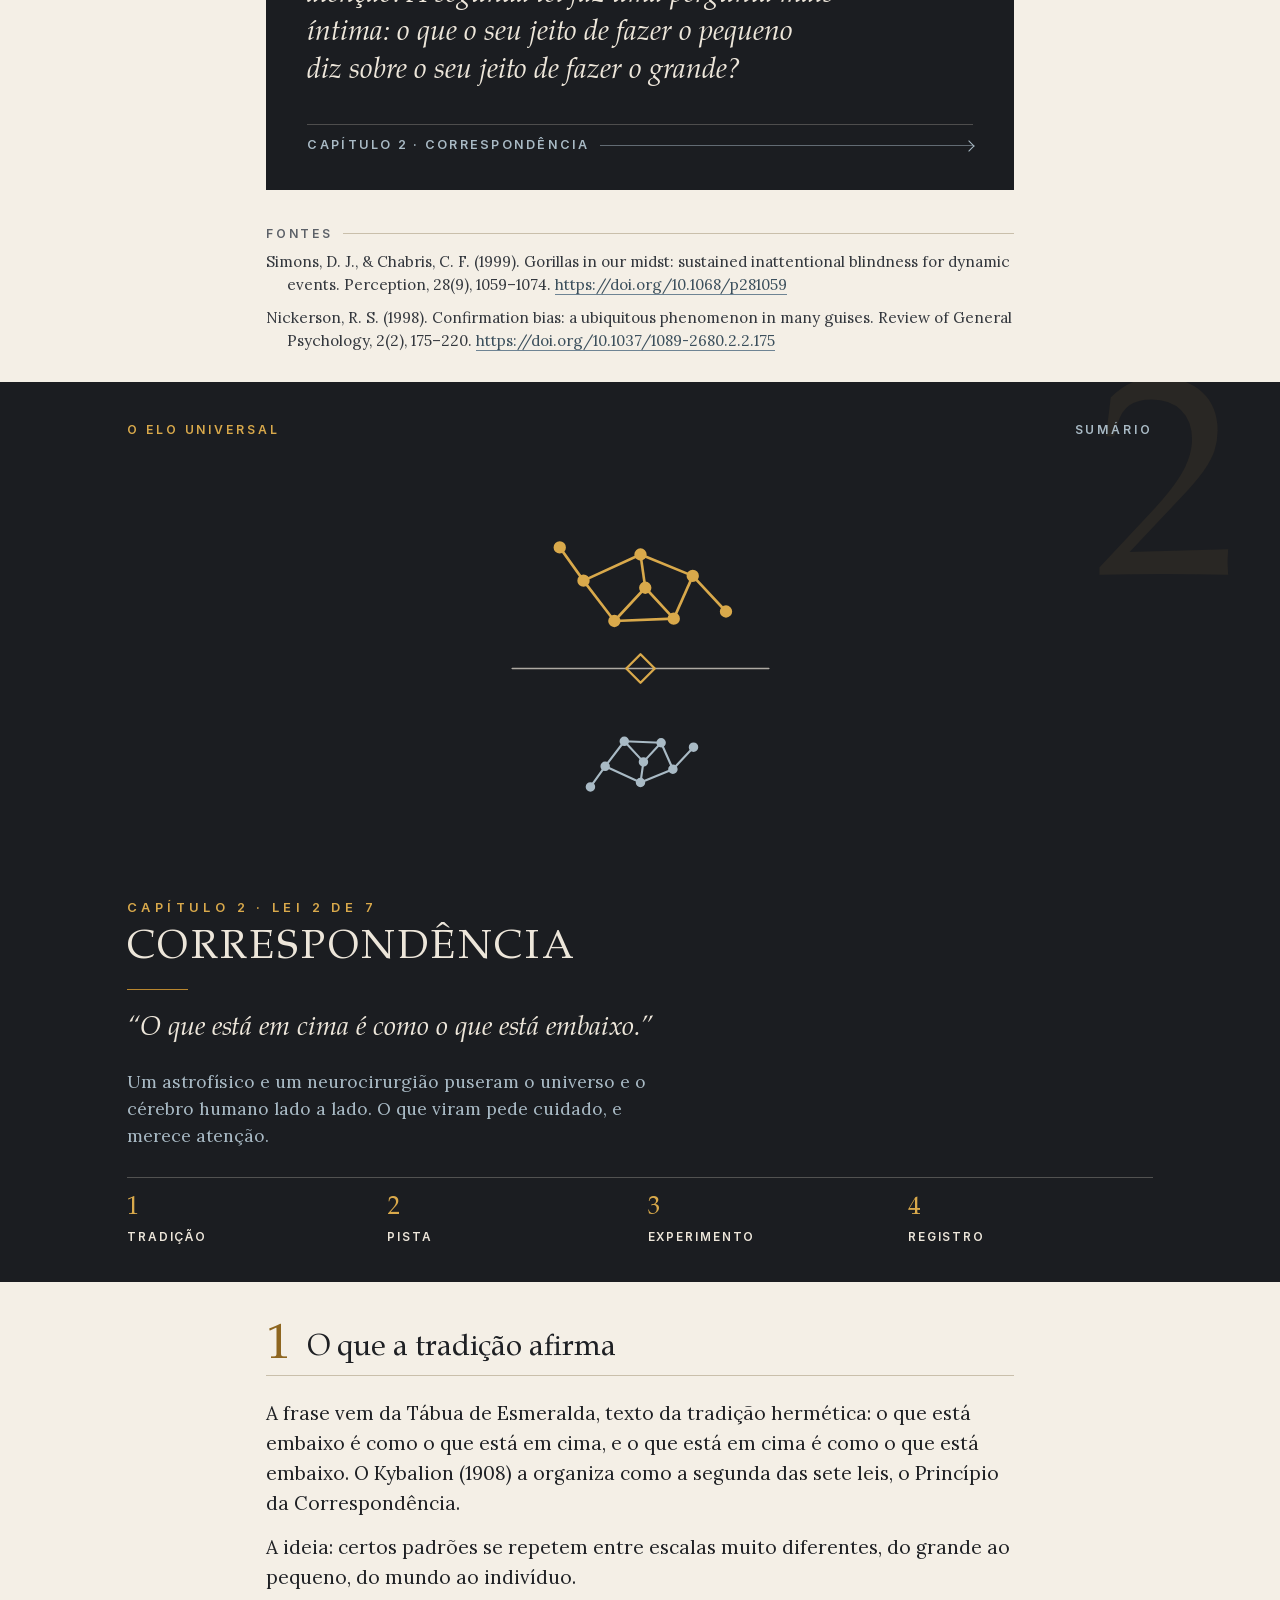
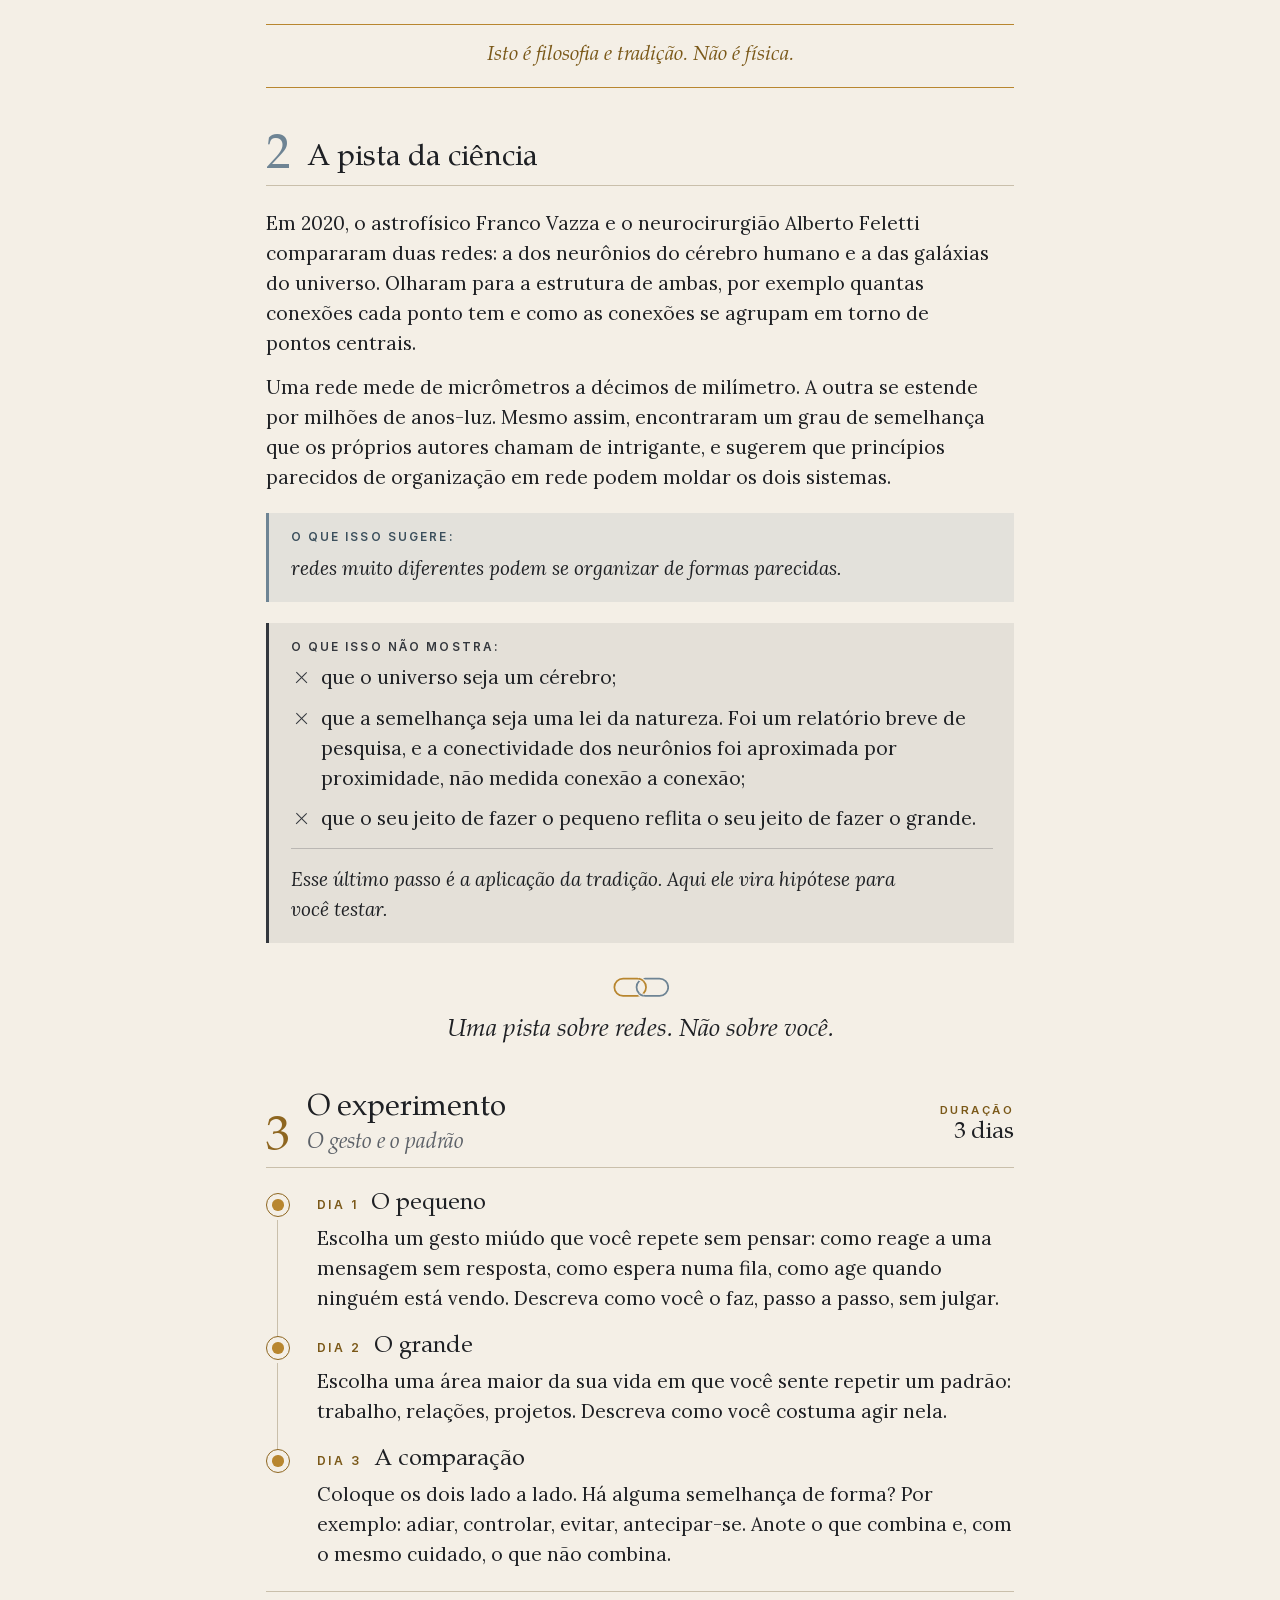
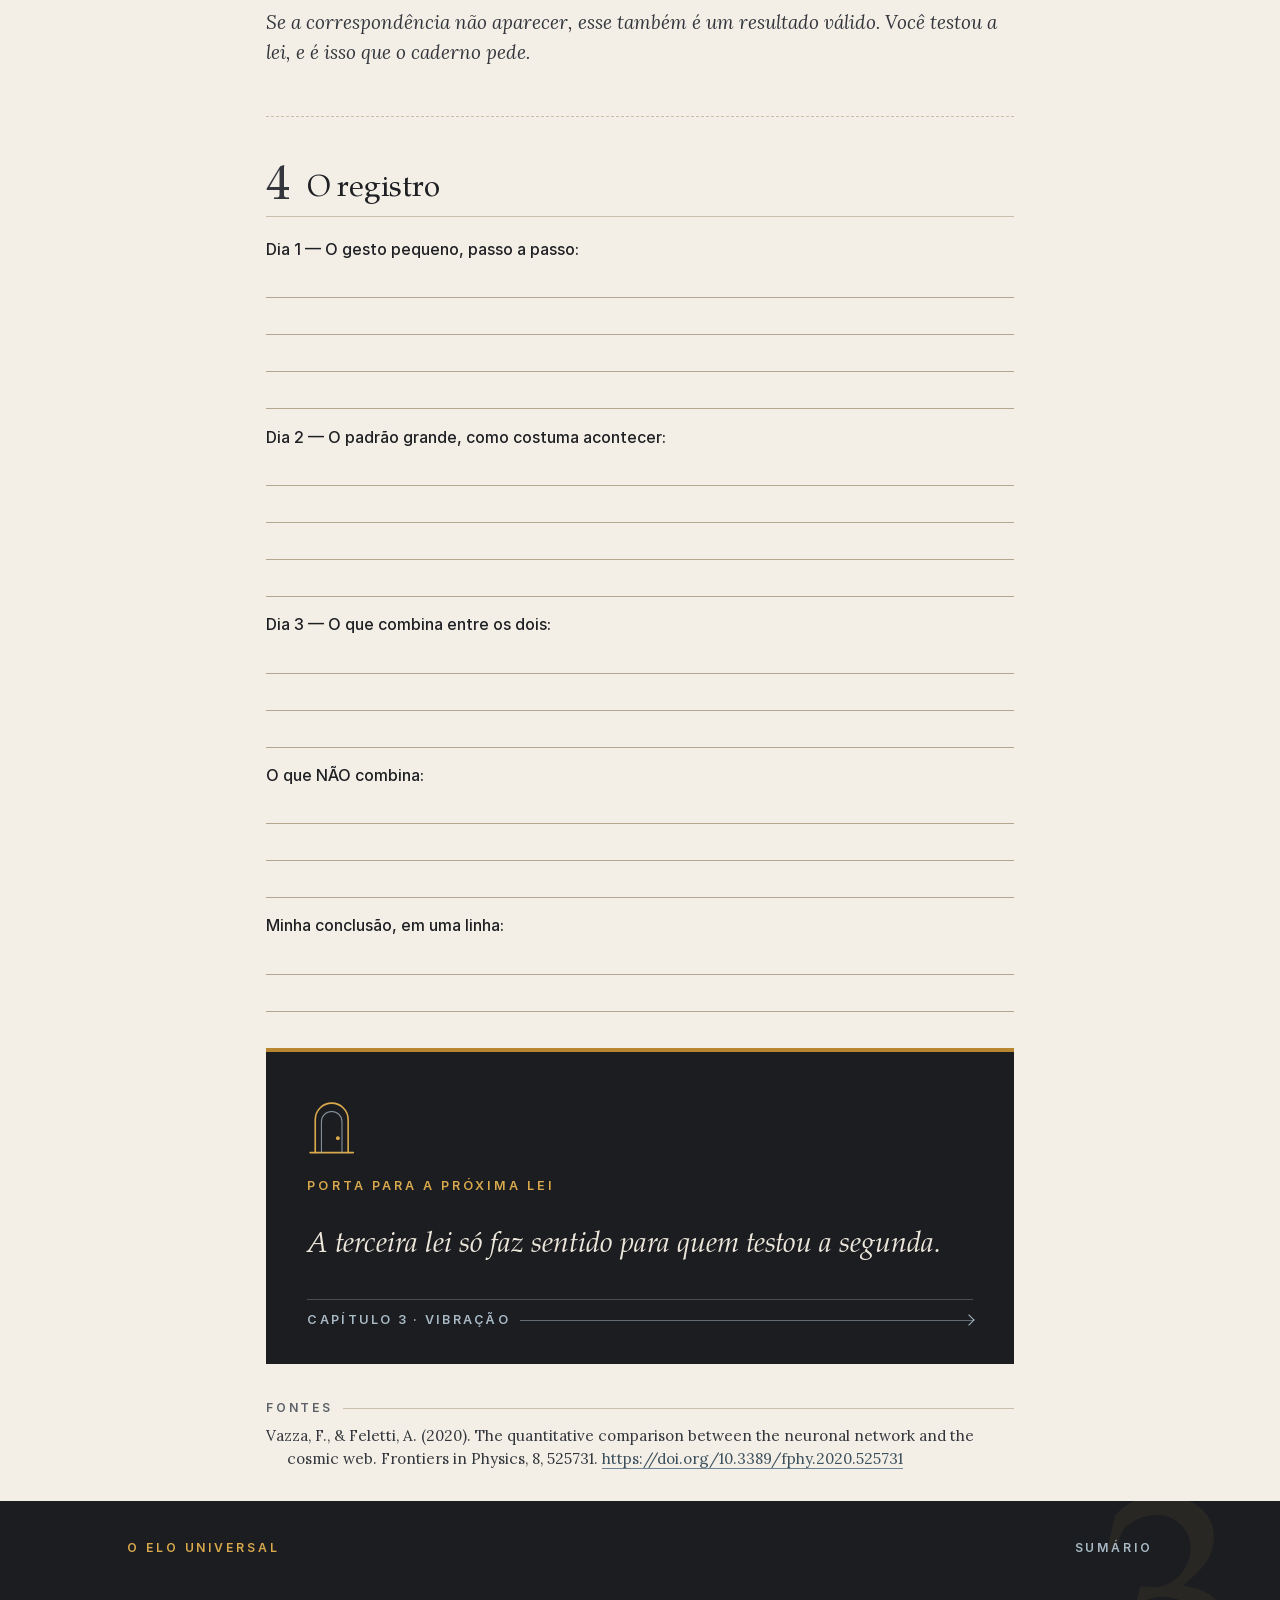
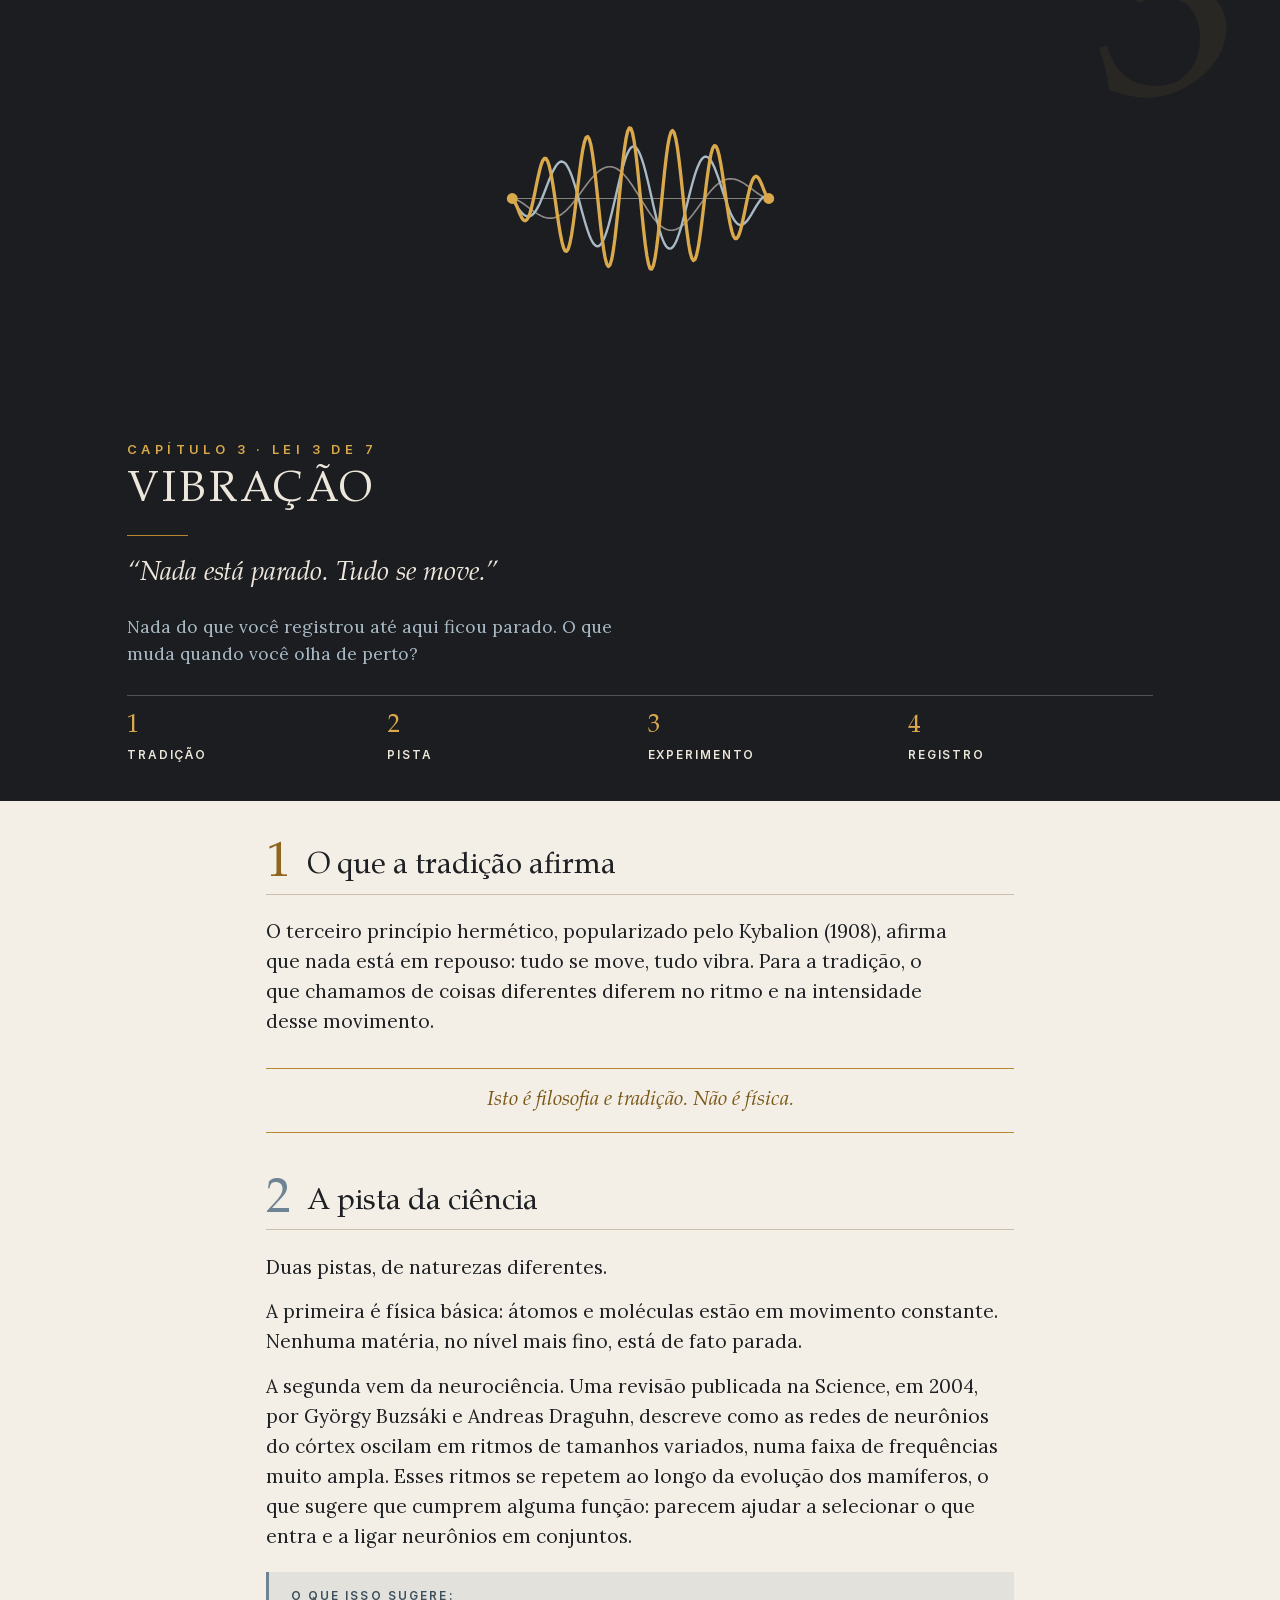
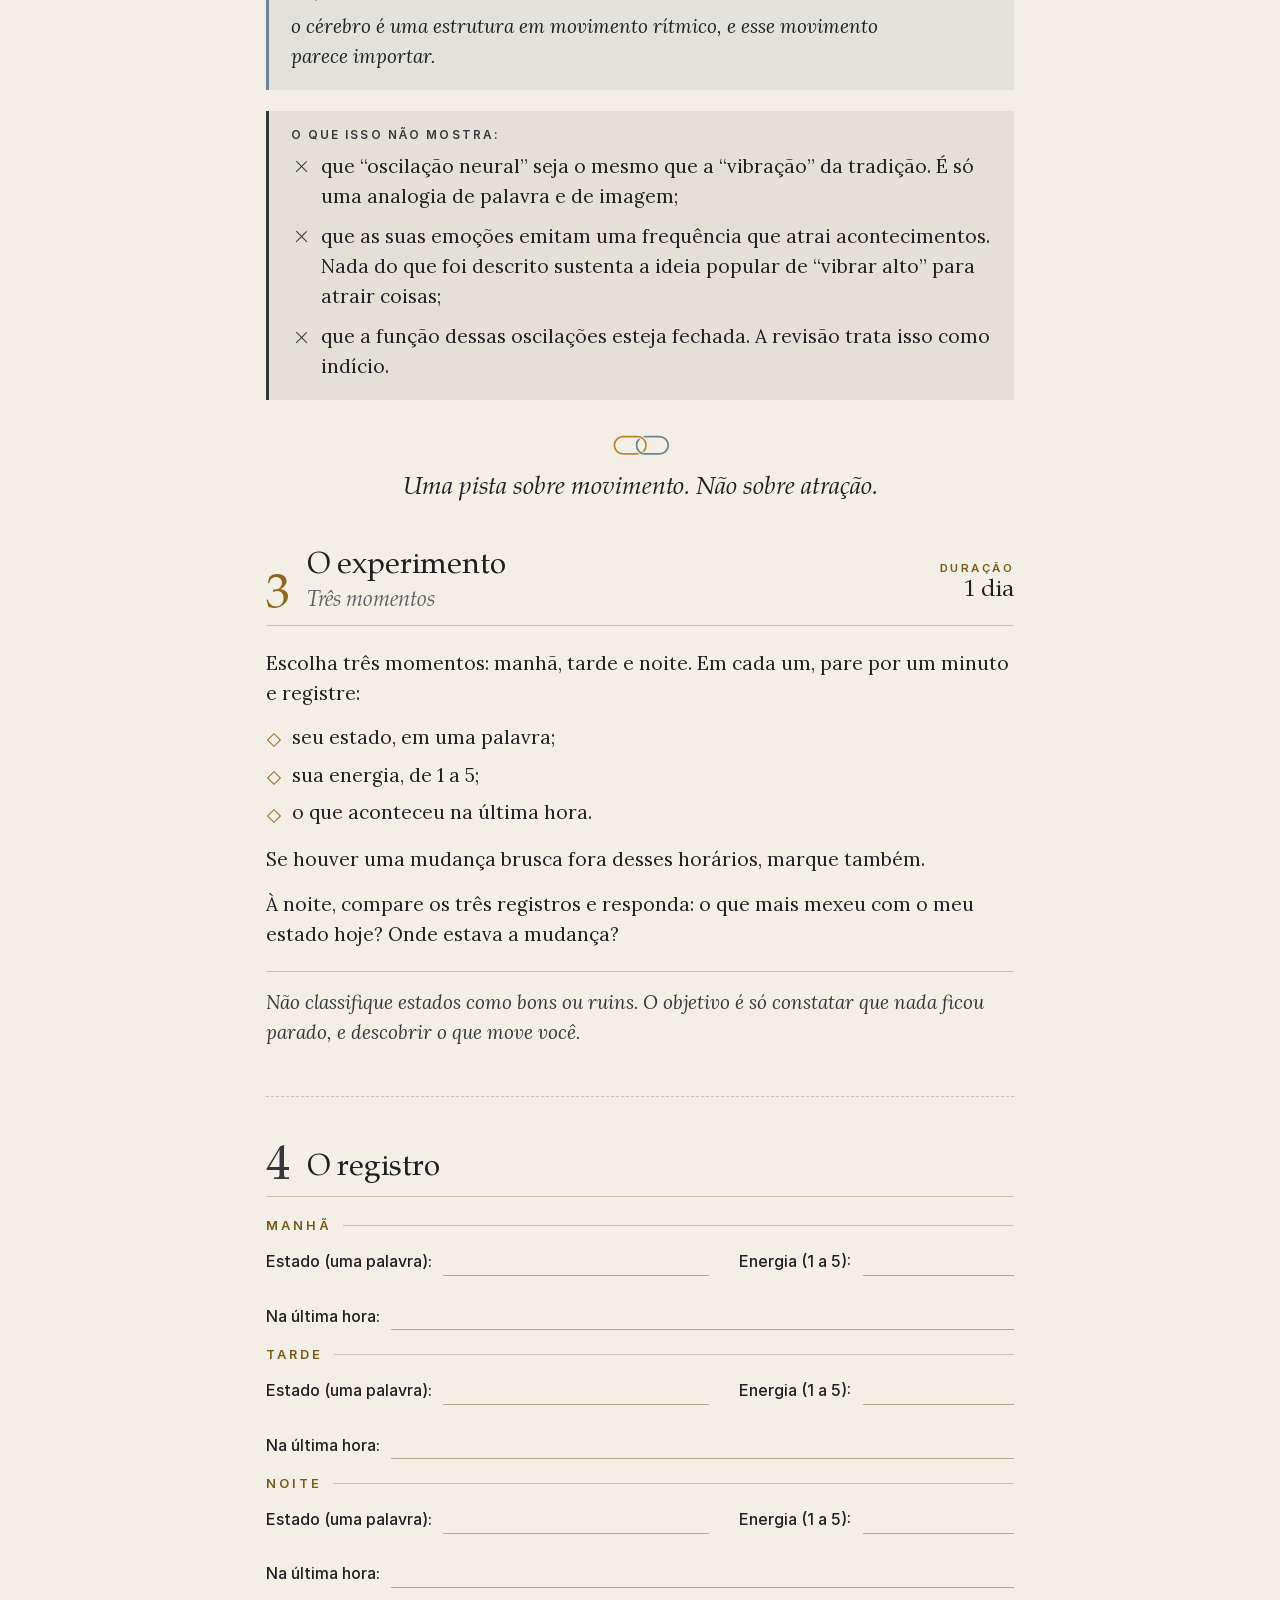
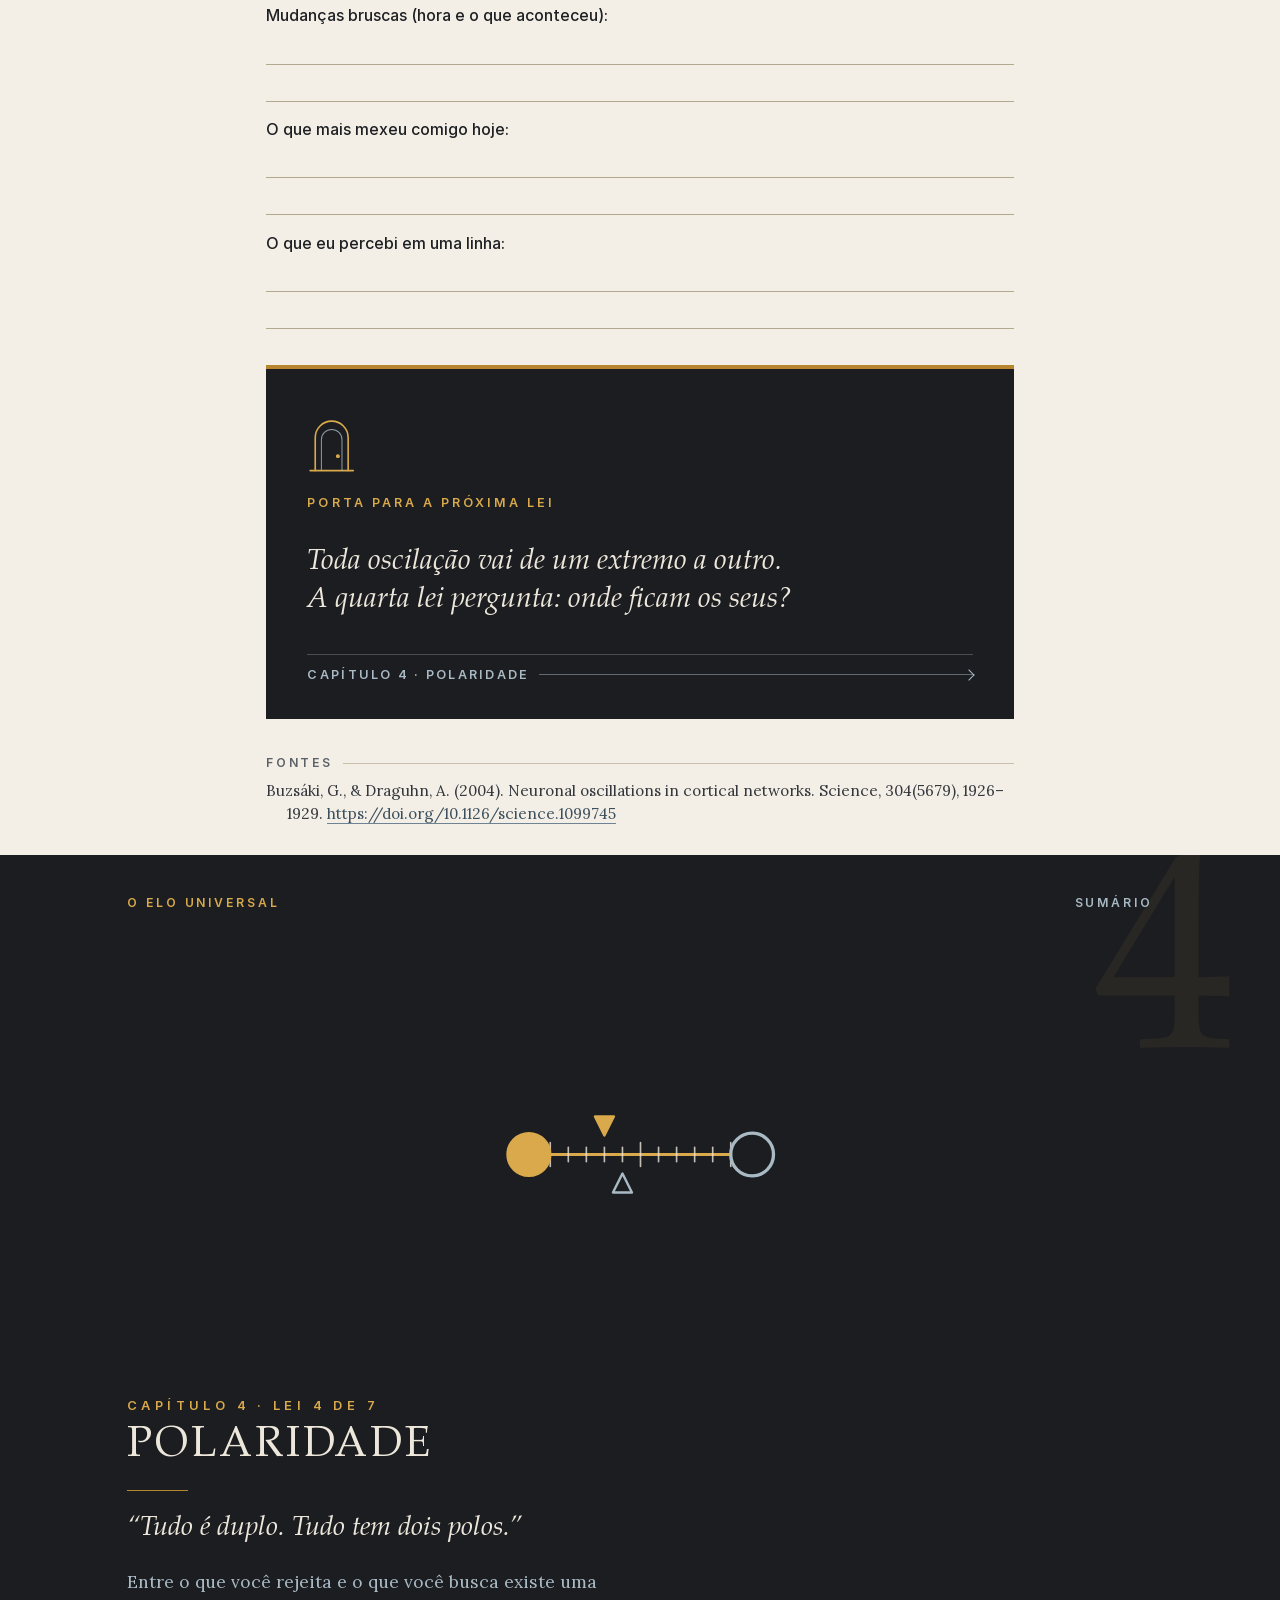
